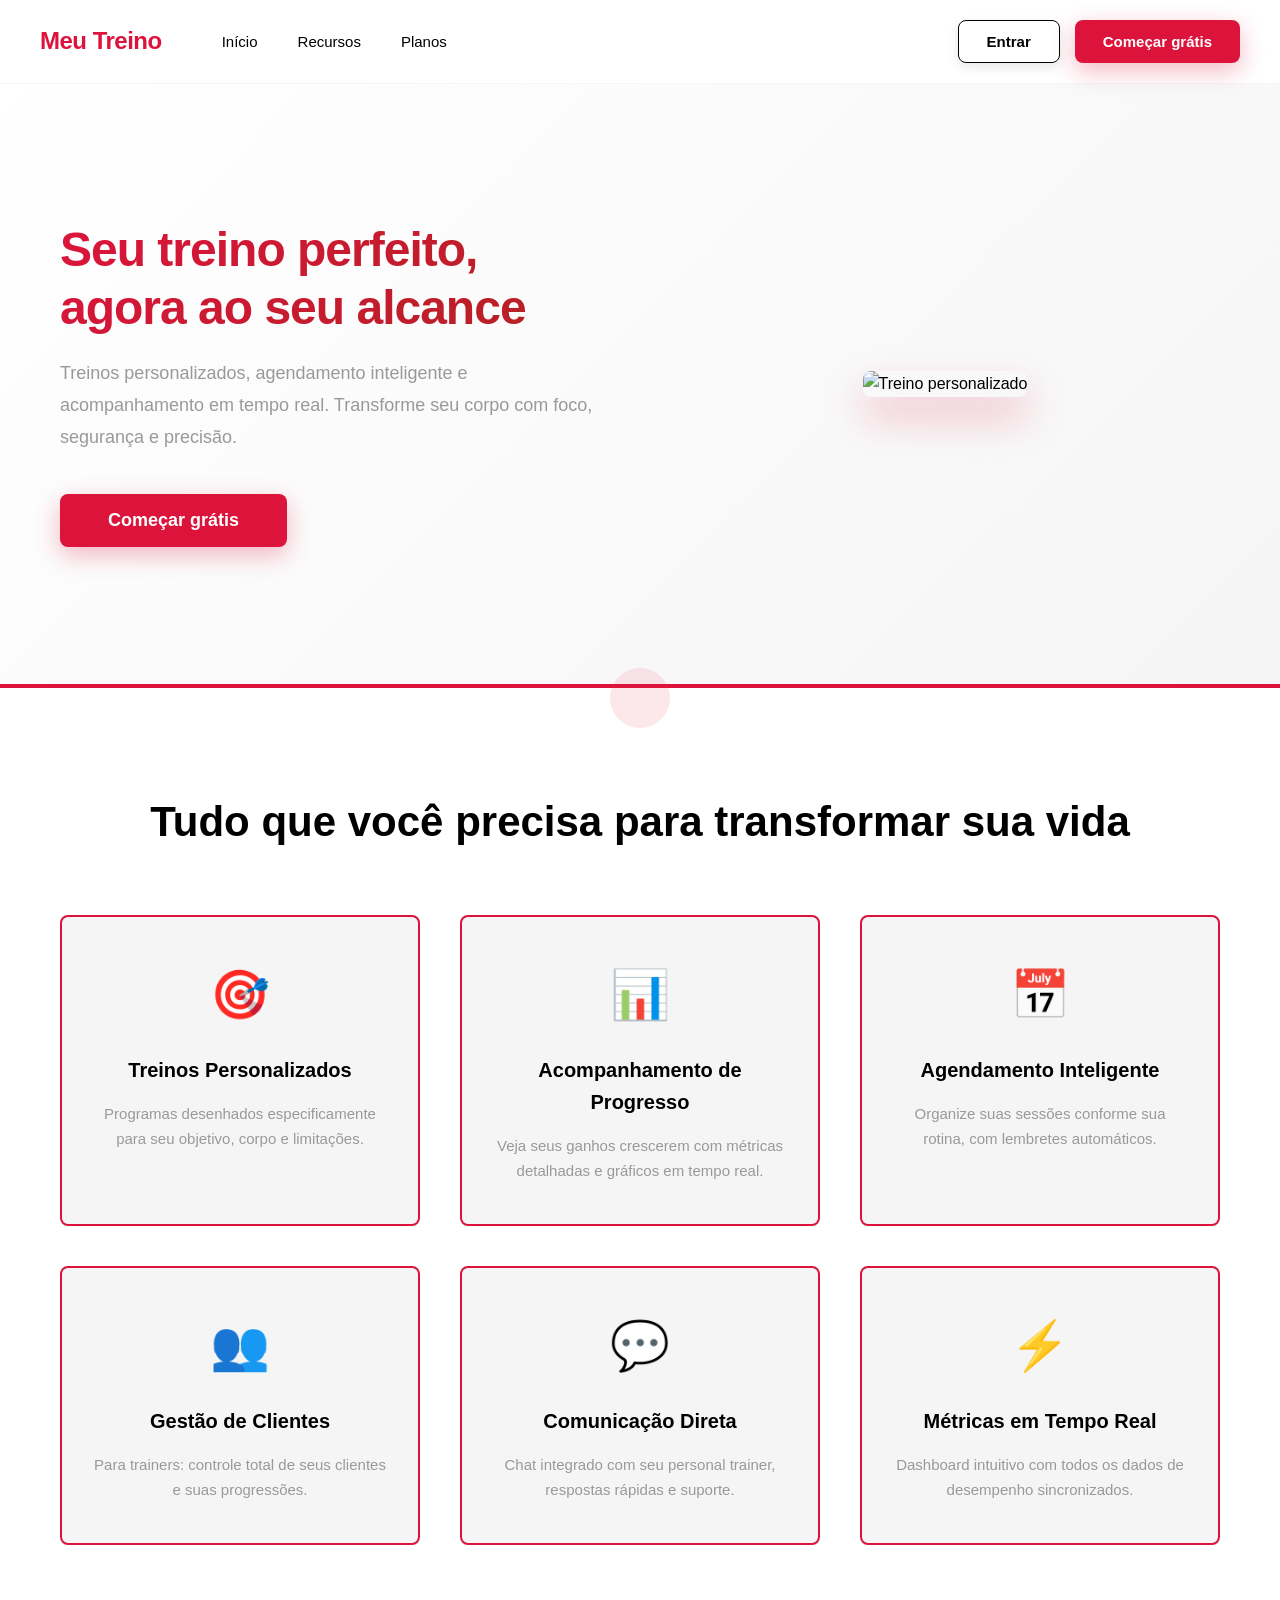
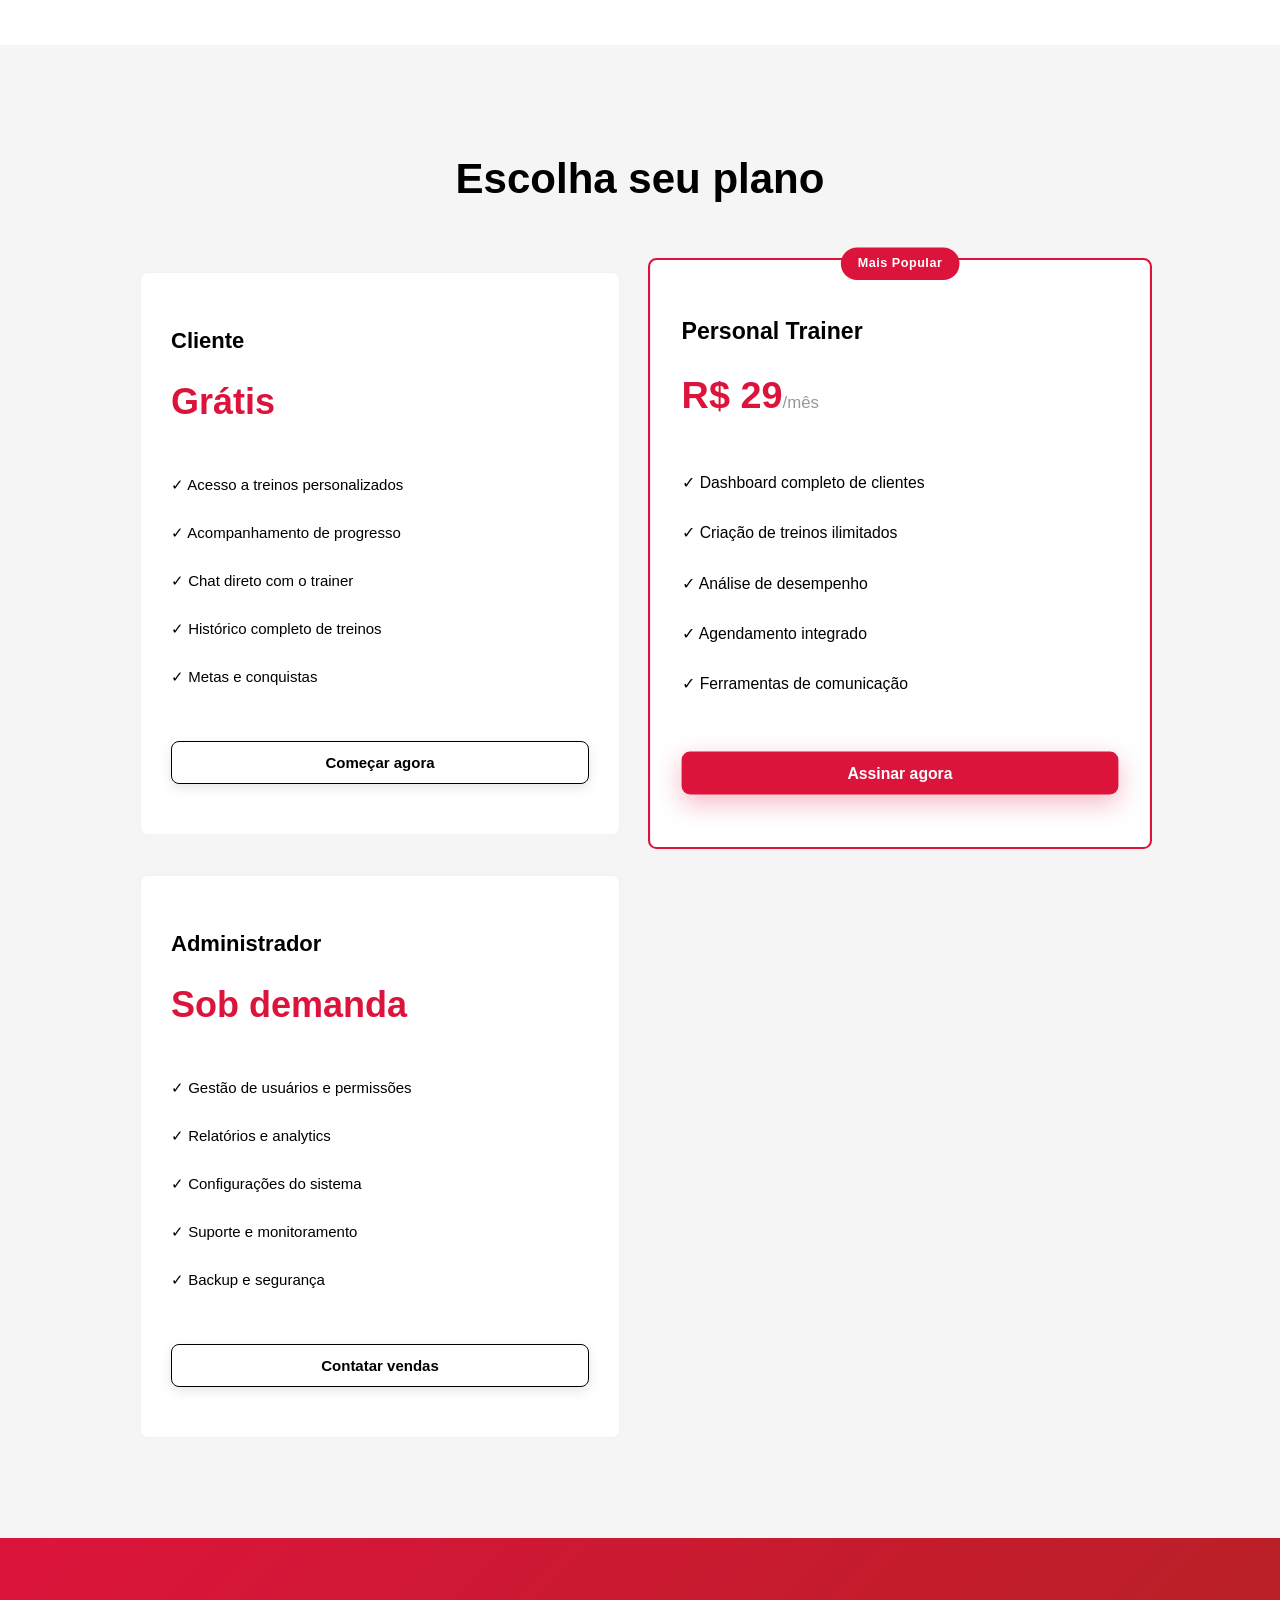
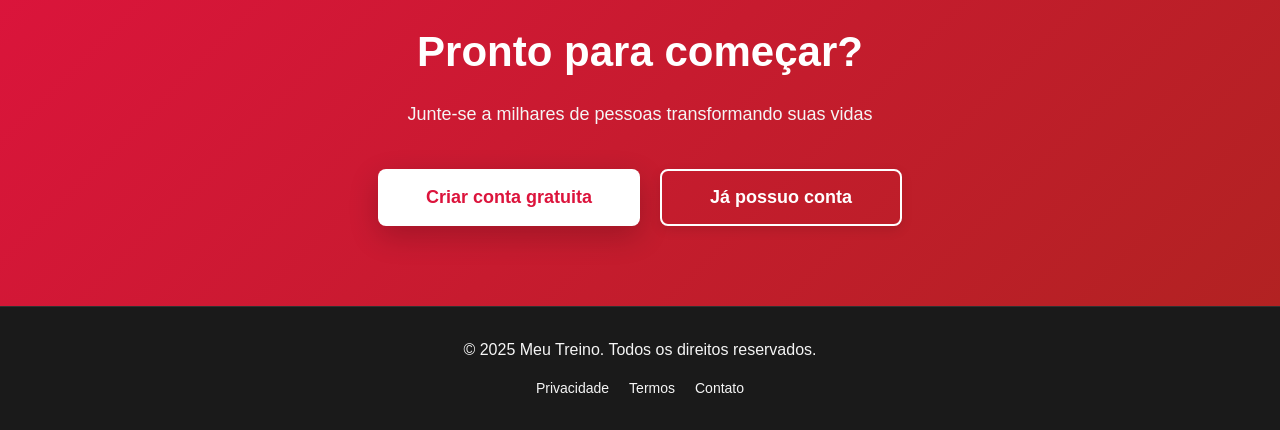
==== Meu Treino/index.html @ 3d0354fa "Add files via upload" ====
<!DOCTYPE html>
<html lang="pt-BR">

<head>
    <meta charset="UTF-8">
    <meta name="viewport" content="width=device-width, initial-scale=1.0">
    <title>Meu Treino - Transforme seu corpo, transforme sua vida</title>
    <link rel="stylesheet" href="./css/style.css">
    <link rel="stylesheet" href="./css/responsive.css">
</head>

<body>
    <!-- HEADER -->
    <header class="header">
        <div class="container header-content">
            <div class="logo">
                <span class="logo-text">Meu Treino</span>
            </div>
            <button class="menu-toggle" onclick="toggleMobileMenu()">☰</button>
            <nav class="nav">
                <a href="#inicio" class="nav-link" onclick="closeMobileMenu()">Início</a>
                <a href="#recursos" class="nav-link" onclick="closeMobileMenu()">Recursos</a>
                <a href="#planos" class="nav-link" onclick="closeMobileMenu()">Planos</a>
            </nav>
            <div class="header-actions">
                <button class="btn-secondary">Entrar</button>
                <button class="btn-primary" onclick="scrollTo('#signup')">Começar grátis</button>
            </div>
        </div>
    </header>

    <!-- HERO SECTION -->
    <section id="inicio" class="hero">
        <div class="container hero-content">
            <div class="hero-text">
                <h1 class="hero-title">Seu treino perfeito, agora ao seu alcance</h1>
                <p class="hero-subtitle">Treinos personalizados, agendamento inteligente e acompanhamento em tempo real.
                    Transforme seu corpo com foco, segurança e precisão.</p>
                <button class="btn-primary btn-large" onclick="scrollTo('#signup')">Começar grátis</button>
            </div>
            <div class="hero-image">
                <img src="https://images.unsplash.com/photo-1534438327276-14e5300c3a48?w=600&h=600&fit=crop"
                    alt="Treino personalizado">
            </div>
        </div>
    </section>

    <!-- RECURSOS -->
    <section id="recursos" class="recursos">
        <div class="container">
            <h2 class="section-title">Tudo que você precisa para transformar sua vida</h2>
            <div class="recursos-grid">
                <div class="recurso-card">
                    <div class="recurso-icon">🎯</div>
                    <h3>Treinos Personalizados</h3>
                    <p>Programas desenhados especificamente para seu objetivo, corpo e limitações.</p>
                </div>
                <div class="recurso-card">
                    <div class="recurso-icon">📊</div>
                    <h3>Acompanhamento de Progresso</h3>
                    <p>Veja seus ganhos crescerem com métricas detalhadas e gráficos em tempo real.</p>
                </div>
                <div class="recurso-card">
                    <div class="recurso-icon">📅</div>
                    <h3>Agendamento Inteligente</h3>
                    <p>Organize suas sessões conforme sua rotina, com lembretes automáticos.</p>
                </div>
                <div class="recurso-card">
                    <div class="recurso-icon">👥</div>
                    <h3>Gestão de Clientes</h3>
                    <p>Para trainers: controle total de seus clientes e suas progressões.</p>
                </div>
                <div class="recurso-card">
                    <div class="recurso-icon">💬</div>
                    <h3>Comunicação Direta</h3>
                    <p>Chat integrado com seu personal trainer, respostas rápidas e suporte.</p>
                </div>
                <div class="recurso-card">
                    <div class="recurso-icon">⚡</div>
                    <h3>Métricas em Tempo Real</h3>
                    <p>Dashboard intuitivo com todos os dados de desempenho sincronizados.</p>
                </div>
            </div>
        </div>
    </section>

    <!-- PLANOS -->
    <section id="planos" class="planos">
        <div class="container">
            <h2 class="section-title">Escolha seu plano</h2>
            <div class="planos-grid">
                <!-- Cliente -->
                <div class="plano-card">
                    <h3 class="plano-title">Cliente</h3>
                    <div class="plano-price">Grátis</div>
                    <ul class="plano-features">
                        <li>✓ Acesso a treinos personalizados</li>
                        <li>✓ Acompanhamento de progresso</li>
                        <li>✓ Chat direto com o trainer</li>
                        <li>✓ Histórico completo de treinos</li>
                        <li>✓ Metas e conquistas</li>
                    </ul>
                    <button class="btn-secondary">Começar agora</button>
                </div>

                <!-- Personal Trainer -->
                <div class="plano-card plano-featured">
                    <div class="plano-badge">Mais Popular</div>
                    <h3 class="plano-title">Personal Trainer</h3>
                    <div class="plano-price">R$ 29<span>/mês</span></div>
                    <ul class="plano-features">
                        <li>✓ Dashboard completo de clientes</li>
                        <li>✓ Criação de treinos ilimitados</li>
                        <li>✓ Análise de desempenho</li>
                        <li>✓ Agendamento integrado</li>
                        <li>✓ Ferramentas de comunicação</li>
                    </ul>
                    <button class="btn-primary">Assinar agora</button>
                </div>

                <!-- Administrador -->
                <div class="plano-card">
                    <h3 class="plano-title">Administrador</h3>
                    <div class="plano-price">Sob demanda</div>
                    <ul class="plano-features">
                        <li>✓ Gestão de usuários e permissões</li>
                        <li>✓ Relatórios e analytics</li>
                        <li>✓ Configurações do sistema</li>
                        <li>✓ Suporte e monitoramento</li>
                        <li>✓ Backup e segurança</li>
                    </ul>
                    <button class="btn-secondary">Contatar vendas</button>
                </div>
            </div>
        </div>
    </section>

    <!-- CTA FINAL -->
    <section class="cta-final">
        <div class="container">
            <h2>Pronto para começar?</h2>
            <p>Junte-se a milhares de pessoas transformando suas vidas</p>
            <div class="cta-buttons">
                <button class="btn-primary btn-large" onclick="showQuizModal()">Criar conta gratuita</button>
                <button class="btn-secondary" onclick="showLoginModal()">Já possuo conta</button>
            </div>
        </div>
    </section>

    <!-- FOOTER -->
    <footer class="footer">
        <div class="container">
            <p>&copy; 2025 Meu Treino. Todos os direitos reservados.</p>
            <div class="footer-links">
                <a href="#privacidade">Privacidade</a>
                <a href="#termos">Termos</a>
                <a href="#contato">Contato</a>
            </div>
        </div>
    </footer>

    <!-- MODAL DE LOGIN -->
    <div id="loginModal" class="modal">
        <div class="modal-content">
            <button class="modal-close" onclick="closeLoginModal()">&times;</button>
            <h2>Entrar na sua conta</h2>
            <form class="login-form">
                <input type="email" placeholder="Email" required>
                <input type="password" placeholder="Senha" required>
                <button type="submit" class="btn-primary">Entrar</button>
            </form>
        </div>
    </div>

    <!-- MODAL DE QUIZ (Criação de Conta Rápida) -->
    <div id="quizModal" class="modal">
        <div class="modal-content quiz-modal">
            <button class="modal-close" onclick="closeQuizModal()">Voltar ao nosso site</button>
            <div id="quizContent">
                <div class="quiz-header">
                    <h2>Crie sua conta</h2>
                    <p>Preencha seus dados para começar</p>
                </div>
                <form id="quizForm">
                    <!-- Nome Completo -->
                    <div class="quiz-question">
                        <label for="quizFullName">Nome completo</label>
                        <input type="text" id="quizFullName" name="quizFullName" placeholder="Digite seu nome completo"
                            required>
                    </div>

                    <!-- E-mail -->
                    <div class="quiz-question">
                        <label for="quizEmail">E-mail</label>
                        <input type="email" id="quizEmail" name="quizEmail" placeholder="Digite seu e-mail" required>
                    </div>

                    <!-- Senha -->
                    <div class="quiz-question">
                        <label for="quizPassword">Senha</label>
                        <input type="password" id="quizPassword" name="quizPassword"
                            placeholder="Crie uma senha (mínimo 6 caracteres)" required>
                    </div>

                    <!-- Confirmação de Senha -->
                    <div class="quiz-question">
                        <label for="quizConfirmPassword">Confirmação de senha</label>
                        <input type="password" id="quizConfirmPassword" name="quizConfirmPassword"
                            placeholder="Confirme sua senha" required>
                    </div>

                    <!-- Tipo de Perfil -->
                    <div class="quiz-question">
                        <label>Tipo de perfil</label>
                        <div class="radio-group">
                            <label class="radio-option">
                                <input type="radio" name="quizProfileType" value="cliente">
                                <span>Cliente</span>
                            </label>
                            <label class="radio-option">
                                <input type="radio" name="quizProfileType" value="trainer">
                                <span>Personal Trainer</span>
                            </label>
                        </div>
                    </div>

                    <button type="button" class="btn-primary btn-block" onclick="submitQuiz()">Continuar para formulário
                        completo</button>
                </form>
            </div>
            <div id="quizSuccess" style="display: none;">
                <div class="success-icon">✓</div>
                <h2>Conta criada com sucesso!</h2>
                <p>Agora vamos coletar informações detalhadas</p>
                <p>para personalizar melhor seu treino</p>
                <button class="btn-primary" onclick="proceedToDetailedForm()">Continuar</button>
            </div>
        </div>
    </div>

    <!-- SIGNUP PAGE (Hidden) -->
    <div id="signup" class="signup-page">
        <div class="signup-container">
            <div class="signup-header">
                <h1>Vamos começar</h1>
                <p>Crie sua conta em minutos</p>
            </div>

            <!-- ETAPA 1: CRIAÇÃO DE CONTA -->
            <div class="signup-step active" data-step="1">
                <div class="progress-bar">
                    <div class="progress-fill" style="width: 12.5%"></div>
                </div>
                <div class="step-content">
                    <h2>Crie sua conta</h2>
                    <form id="step1-form">
                        <input type="text" placeholder="Nome completo" id="fullName" required>
                        <input type="email" placeholder="Email" id="email" required>
                        <input type="password" placeholder="Senha" id="password" required>
                        <input type="password" placeholder="Confirmar senha" id="confirmPassword" required>

                        <div class="form-group">
                            <label>Você é:</label>
                            <div class="radio-group">
                                <label class="radio-option">
                                    <input type="radio" name="profileType" value="cliente">
                                    <span>Cliente</span>
                                </label>
                                <label class="radio-option">
                                    <input type="radio" name="profileType" value="trainer">
                                    <span>Personal Trainer</span>
                                </label>
                            </div>
                        </div>

                        <button type="button" class="btn-primary" onclick="validateStep(1)">Continuar</button>
                    </form>
                </div>
            </div>

            <!-- ETAPA 2: IDENTIFICAÇÃO -->
            <div class="signup-step" data-step="2">
                <div class="progress-bar">
                    <div class="progress-fill" style="width: 25%"></div>
                </div>
                <div class="step-content">
                    <h2>Identificação</h2>
                    <form id="step2-form">
                        <input type="number" placeholder="Idade" id="age" min="13" required>

                        <label>Gênero:</label>
                        <div class="checkbox-group">
                            <label class="checkbox-option"><input type="radio" name="gender" value="masculino">
                                Masculino</label>
                            <label class="checkbox-option"><input type="radio" name="gender" value="feminino">
                                Feminino</label>
                            <label class="checkbox-option"><input type="radio" name="gender" value="outro">
                                Outro</label>
                        </div>

                        <input type="text" placeholder="Profissão" id="profession" required>
                        <input type="text" placeholder="E-mail ou WhatsApp" id="contact" required>

                        <label>Tempo sentado por dia:</label>
                        <div class="checkbox-group">
                            <label class="checkbox-option"><input type="radio" name="sitTime" value="menos2"> Menos de 2
                                horas</label>
                            <label class="checkbox-option"><input type="radio" name="sitTime" value="2a4"> 2 a 4
                                horas</label>
                            <label class="checkbox-option"><input type="radio" name="sitTime" value="4a6"> 4 a 6
                                horas</label>
                            <label class="checkbox-option"><input type="radio" name="sitTime" value="6a8"> 6 a 8
                                horas</label>
                            <label class="checkbox-option"><input type="radio" name="sitTime" value="mais8"> Mais de 8
                                horas</label>
                        </div>

                        <div class="button-group">
                            <button type="button" class="btn-secondary" onclick="goToStep(1)">Voltar</button>
                            <button type="button" class="btn-primary" onclick="validateStep(2)">Continuar</button>
                        </div>
                    </form>
                </div>
            </div>

            <!-- ETAPA 3: COMPOSIÇÃO CORPORAL -->
            <div class="signup-step" data-step="3">
                <div class="progress-bar">
                    <div class="progress-fill" style="width: 37.5%"></div>
                </div>
                <div class="step-content">
                    <h2>Composição Corporal</h2>
                    <form id="step3-form">
                        <input type="number" placeholder="Altura (cm)" id="height" required>
                        <input type="number" placeholder="Peso (kg)" id="weight" required>

                        <label>Como você se enxerga hoje?</label>
                        <div class="checkbox-group">
                            <label class="checkbox-option"><input type="radio" name="bodyImage" value="abaixoPeso">
                                Abaixo do peso</label>
                            <label class="checkbox-option"><input type="radio" name="bodyImage" value="pesoNormal"> Peso
                                normal</label>
                            <label class="checkbox-option"><input type="radio" name="bodyImage" value="sobrepeso">
                                Sobrepeso</label>
                            <label class="checkbox-option"><input type="radio" name="bodyImage" value="obeso">
                                Obeso</label>
                            <label class="checkbox-option"><input type="radio" name="bodyImage" value="naoSei"> Não sei
                                avaliar</label>
                        </div>

                        <label>Regiões que deseja melhorar:</label>
                        <div class="checkbox-group">
                            <label class="checkbox-option"><input type="checkbox" name="targetRegions" value="peito">
                                Peito</label>
                            <label class="checkbox-option"><input type="checkbox" name="targetRegions" value="ombros">
                                Ombros</label>
                            <label class="checkbox-option"><input type="checkbox" name="targetRegions" value="abdomen">
                                Abdômen</label>
                            <label class="checkbox-option"><input type="checkbox" name="targetRegions"
                                    value="posteriorCoxa"> Posterior de coxa</label>
                            <label class="checkbox-option"><input type="checkbox" name="targetRegions"
                                    value="panturrilhas"> Panturrilhas</label>
                            <label class="checkbox-option"><input type="checkbox" name="targetRegions" value="postura">
                                Postura</label>
                            <label class="checkbox-option"><input type="checkbox" name="targetRegions" value="costas">
                                Costas</label>
                            <label class="checkbox-option"><input type="checkbox" name="targetRegions" value="bracos">
                                Braços</label>
                            <label class="checkbox-option"><input type="checkbox" name="targetRegions"
                                    value="quadriceps"> Quadríceps</label>
                            <label class="checkbox-option"><input type="checkbox" name="targetRegions" value="gluteos">
                                Glúteos</label>
                            <label class="checkbox-option"><input type="checkbox" name="targetRegions"
                                    value="mobilidade"> Mobilidade</label>
                        </div>

                        <div class="button-group">
                            <button type="button" class="btn-secondary" onclick="goToStep(2)">Voltar</button>
                            <button type="button" class="btn-primary" onclick="validateStep(3)">Continuar</button>
                        </div>
                    </form>
                </div>
            </div>

            <!-- ETAPA 4: HISTÓRICO DE TREINO -->
            <div class="signup-step" data-step="4">
                <div class="progress-bar">
                    <div class="progress-fill" style="width: 50%"></div>
                </div>
                <div class="step-content">
                    <h2>Histórico de Treino</h2>
                    <form id="step4-form">
                        <label>Você treina atualmente?</label>
                        <div class="radio-group">
                            <label class="radio-option">
                                <input type="radio" name="currentlyTrains" value="sim"
                                    onchange="toggleTrainingFrequency()">
                                <span>Sim</span>
                            </label>
                            <label class="radio-option">
                                <input type="radio" name="currentlyTrains" value="nao"
                                    onchange="toggleTrainingFrequency()">
                                <span>Não</span>
                            </label>
                        </div>

                        <!-- Se SIM -->
                        <div id="trainingFrequencySection" style="display:none;">
                            <label>Frequência de treino:</label>
                            <div class="checkbox-group">
                                <label class="checkbox-option"><input type="radio" name="trainingFrequency" value="1x">
                                    1x por semana</label>
                                <label class="checkbox-option"><input type="radio" name="trainingFrequency" value="2x">
                                    2x por semana</label>
                                <label class="checkbox-option"><input type="radio" name="trainingFrequency" value="3x">
                                    3x por semana</label>
                                <label class="checkbox-option"><input type="radio" name="trainingFrequency" value="4x">
                                    4x por semana</label>
                                <label class="checkbox-option"><input type="radio" name="trainingFrequency" value="5x">
                                    5x por semana</label>
                                <label class="checkbox-option"><input type="radio" name="trainingFrequency" value="6x">
                                    6x ou mais</label>
                            </div>

                            <label>Tipos de treino já realizados:</label>
                            <div class="checkbox-group">
                                <label class="checkbox-option"><input type="checkbox" name="trainingTypes"
                                        value="musculacao"> Musculação</label>
                                <label class="checkbox-option"><input type="checkbox" name="trainingTypes"
                                        value="crossfit"> Crossfit</label>
                                <label class="checkbox-option"><input type="checkbox" name="trainingTypes"
                                        value="lutas"> Lutas</label>
                                <label class="checkbox-option"><input type="checkbox" name="trainingTypes" value="yoga">
                                    Yoga</label>
                                <label class="checkbox-option"><input type="checkbox" name="trainingTypes"
                                        value="esportesColetivos"> Esportes coletivos</label>
                                <label class="checkbox-option"><input type="checkbox" name="trainingTypes"
                                        value="funcional"> Funcional</label>
                                <label class="checkbox-option"><input type="checkbox" name="trainingTypes"
                                        value="corrida"> Corrida</label>
                                <label class="checkbox-option"><input type="checkbox" name="trainingTypes"
                                        value="pilates"> Pilates</label>
                                <label class="checkbox-option"><input type="checkbox" name="trainingTypes" value="hiit">
                                    HIIT</label>
                            </div>
                        </div>

                        <!-- Se NÃO -->
                        <div id="inactiveSection" style="display:none;">
                            <label>Há quanto tempo está parado?</label>
                            <div class="checkbox-group">
                                <label class="checkbox-option"><input type="radio" name="inactiveTime"
                                        value="naoEstouParado"> Não estou parado</label>
                                <label class="checkbox-option"><input type="radio" name="inactiveTime"
                                        value="menos1mes"> Menos de 1 mês</label>
                                <label class="checkbox-option"><input type="radio" name="inactiveTime" value="1a3meses">
                                    1 a 3 meses</label>
                                <label class="checkbox-option"><input type="radio" name="inactiveTime" value="3a6meses">
                                    3 a 6 meses</label>
                                <label class="checkbox-option"><input type="radio" name="inactiveTime"
                                        value="6a12meses"> 6 a 12 meses</label>
                                <label class="checkbox-option"><input type="radio" name="inactiveTime" value="mais1ano">
                                    Mais de 1 ano</label>
                            </div>
                        </div>

                        <div class="button-group">
                            <button type="button" class="btn-secondary" onclick="goToStep(3)">Voltar</button>
                            <button type="button" class="btn-primary" onclick="validateStep(4)">Continuar</button>
                        </div>
                    </form>
                </div>
            </div>

            <!-- ETAPA 5: LIMITAÇÕES E SEGURANÇA -->
            <div class="signup-step" data-step="5">
                <div class="progress-bar">
                    <div class="progress-fill" style="width: 62.5%"></div>
                </div>
                <div class="step-content">
                    <h2>Limitações e Segurança</h2>
                    <form id="step5-form">
                        <textarea id="currentPains" placeholder="Dores atuais (descreva)"></textarea>

                        <label for="painScale">Escala de dor (0-10):</label>
                        <input type="range" id="painScale" min="0" max="10" value="0" oninput="updatePainValue()">
                        <span id="painValue">0</span>

                        <textarea id="injuries" placeholder="Lesões (descreva)"></textarea>
                        <textarea id="surgeries" placeholder="Cirurgias (descreva)"></textarea>

                        <label>Possui restrição médica?</label>
                        <div class="radio-group">
                            <label class="radio-option">
                                <input type="radio" name="medicalRestriction" value="sim">
                                <span>Sim</span>
                            </label>
                            <label class="radio-option">
                                <input type="radio" name="medicalRestriction" value="nao">
                                <span>Não</span>
                            </label>
                        </div>

                        <label>Possui liberação médica?</label>
                        <div class="radio-group">
                            <label class="radio-option">
                                <input type="radio" name="medicalApproval" value="sim">
                                <span>Sim</span>
                            </label>
                            <label class="radio-option">
                                <input type="radio" name="medicalApproval" value="nao">
                                <span>Não</span>
                            </label>
                        </div>

                        <label>Problemas articulares/posturais:</label>
                        <div class="checkbox-group">
                            <label class="checkbox-option"><input type="checkbox" name="jointProblems" value="lombar">
                                Lombar</label>
                            <label class="checkbox-option"><input type="checkbox" name="jointProblems" value="quadril">
                                Quadril</label>
                            <label class="checkbox-option"><input type="checkbox" name="jointProblems" value="cervical">
                                Cervical</label>
                            <label class="checkbox-option"><input type="checkbox" name="jointProblems" value="joelho">
                                Joelho</label>
                            <label class="checkbox-option"><input type="checkbox" name="jointProblems" value="ombro">
                                Ombro</label>
                            <label class="checkbox-option"><input type="checkbox" name="jointProblems"
                                    value="tornozelo"> Tornozelo</label>
                            <label class="checkbox-option"><input type="checkbox" name="jointProblems" value="nenhum">
                                Nenhum</label>
                        </div>

                        <div class="button-group">
                            <button type="button" class="btn-secondary" onclick="goToStep(4)">Voltar</button>
                            <button type="button" class="btn-primary" onclick="validateStep(5)">Continuar</button>
                        </div>
                    </form>
                </div>
            </div>

            <!-- ETAPA 6: OBJETIVOS -->
            <div class="signup-step" data-step="6">
                <div class="progress-bar">
                    <div class="progress-fill" style="width: 75%"></div>
                </div>
                <div class="step-content">
                    <h2>Seus Objetivos</h2>
                    <form id="step6-form">
                        <label>Objetivo principal:</label>
                        <div class="checkbox-group">
                            <label class="checkbox-option"><input type="radio" name="mainGoal" value="emagrecimento">
                                Emagrecimento</label>
                            <label class="checkbox-option"><input type="radio" name="mainGoal" value="hipertrofia">
                                Hipertrofia</label>
                            <label class="checkbox-option"><input type="radio" name="mainGoal" value="saude">
                                Saúde</label>
                            <label class="checkbox-option"><input type="radio" name="mainGoal" value="condicionamento">
                                Condicionamento</label>
                            <label class="checkbox-option"><input type="radio" name="mainGoal" value="performance">
                                Performance</label>
                            <label class="checkbox-option"><input type="radio" name="mainGoal" value="mobilidade">
                                Mobilidade</label>
                        </div>

                        <label>Objetivo secundário:</label>
                        <div class="checkbox-group">
                            <label class="checkbox-option"><input type="radio" name="secondaryGoal" value="">
                                Nenhum</label>
                            <label class="checkbox-option"><input type="radio" name="secondaryGoal"
                                    value="emagrecimento"> Emagrecimento</label>
                            <label class="checkbox-option"><input type="radio" name="secondaryGoal" value="hipertrofia">
                                Hipertrofia</label>
                            <label class="checkbox-option"><input type="radio" name="secondaryGoal" value="saude">
                                Saúde</label>
                            <label class="checkbox-option"><input type="radio" name="secondaryGoal"
                                    value="condicionamento"> Condicionamento</label>
                            <label class="checkbox-option"><input type="radio" name="secondaryGoal" value="performance">
                                Performance</label>
                            <label class="checkbox-option"><input type="radio" name="secondaryGoal" value="mobilidade">
                                Mobilidade</label>
                        </div>

                        <label>Prazo desejado:</label>
                        <div class="checkbox-group">
                            <label class="checkbox-option"><input type="radio" name="deadline" value="1mes"> 1
                                mês</label>
                            <label class="checkbox-option"><input type="radio" name="deadline" value="3meses"> 3
                                meses</label>
                            <label class="checkbox-option"><input type="radio" name="deadline" value="6meses"> 6
                                meses</label>
                            <label class="checkbox-option"><input type="radio" name="deadline" value="1ano"> 1
                                ano</label>
                            <label class="checkbox-option"><input type="radio" name="deadline" value="semPrazo"> Sem
                                prazo</label>
                        </div>

                        <label for="priority">Prioridade (1 a 5):</label>
                        <input type="range" id="priority" min="1" max="5" value="3" oninput="updatePriorityValue()">
                        <span id="priorityValue">3</span>

                        <textarea id="specificEvent" placeholder="Treina para evento específico? (descreva)"></textarea>

                        <div class="button-group">
                            <button type="button" class="btn-secondary" onclick="goToStep(5)">Voltar</button>
                            <button type="button" class="btn-primary" onclick="validateStep(6)">Continuar</button>
                        </div>
                    </form>
                </div>
            </div>

            <!-- ETAPA 7: HÁBITOS E COMPORTAMENTO -->
            <div class="signup-step" data-step="7">
                <div class="progress-bar">
                    <div class="progress-fill" style="width: 87.5%"></div>
                </div>
                <div class="step-content">
                    <h2>Hábitos e Comportamento</h2>
                    <form id="step7-form">
                        <label>Horas de sono:</label>
                        <div class="checkbox-group">
                            <label class="checkbox-option"><input type="radio" name="sleepHours" value="menos5"> &lt;
                                5h</label>
                            <label class="checkbox-option"><input type="radio" name="sleepHours" value="5a6">
                                5–6h</label>
                            <label class="checkbox-option"><input type="radio" name="sleepHours" value="6a7">
                                6–7h</label>
                            <label class="checkbox-option"><input type="radio" name="sleepHours" value="7a8">
                                7–8h</label>
                            <label class="checkbox-option"><input type="radio" name="sleepHours" value="mais8">
                                8h+</label>
                        </div>

                        <label>Avaliação da alimentação:</label>
                        <div class="checkbox-group">
                            <label class="checkbox-option"><input type="radio" name="foodQuality" value="muitoRuim">
                                Muito ruim</label>
                            <label class="checkbox-option"><input type="radio" name="foodQuality" value="ruim">
                                Ruim</label>
                            <label class="checkbox-option"><input type="radio" name="foodQuality" value="regular">
                                Regular</label>
                            <label class="checkbox-option"><input type="radio" name="foodQuality" value="boa">
                                Boa</label>
                            <label class="checkbox-option"><input type="radio" name="foodQuality" value="muitoBoa">
                                Muito boa</label>
                        </div>

                        <label>Consumo de água:</label>
                        <div class="checkbox-group">
                            <label class="checkbox-option"><input type="radio" name="waterIntake" value="menos1L"> &lt;
                                1L</label>
                            <label class="checkbox-option"><input type="radio" name="waterIntake" value="1a2L">
                                1–2L</label>
                            <label class="checkbox-option"><input type="radio" name="waterIntake" value="2a3L">
                                2–3L</label>
                            <label class="checkbox-option"><input type="radio" name="waterIntake" value="mais3L">
                                3L+</label>
                        </div>

                        <label>Nível de estresse:</label>
                        <div class="checkbox-group">
                            <label class="checkbox-option"><input type="radio" name="stressLevel" value="baixo">
                                Baixo</label>
                            <label class="checkbox-option"><input type="radio" name="stressLevel" value="moderado">
                                Moderado</label>
                            <label class="checkbox-option"><input type="radio" name="stressLevel" value="alto">
                                Alto</label>
                        </div>

                        <label>Álcool / Cigarro:</label>
                        <div class="checkbox-group">
                            <label class="checkbox-option"><input type="radio" name="substanceUse" value="naoConsumo">
                                Não consumo</label>
                            <label class="checkbox-option"><input type="radio" name="substanceUse"
                                    value="alcoolOcasional"> Álcool ocasionalmente</label>
                            <label class="checkbox-option"><input type="radio" name="substanceUse"
                                    value="alcoolFrequente"> Álcool frequentemente</label>
                            <label class="checkbox-option"><input type="radio" name="substanceUse"
                                    value="cigarroOcasional"> Cigarro ocasionalmente</label>
                            <label class="checkbox-option"><input type="radio" name="substanceUse"
                                    value="cigarroFrequente"> Cigarro frequentemente</label>
                            <label class="checkbox-option"><input type="radio" name="substanceUse" value="ambos"> Álcool
                                e cigarro</label>
                        </div>

                        <label>Principal motivação:</label>
                        <div class="checkbox-group">
                            <label class="checkbox-option"><input type="radio" name="mainMotivation" value="resultados">
                                Resultados</label>
                            <label class="checkbox-option"><input type="radio" name="mainMotivation" value="saude">
                                Saúde</label>
                            <label class="checkbox-option"><input type="radio" name="mainMotivation" value="estetica">
                                Estética</label>
                            <label class="checkbox-option"><input type="radio" name="mainMotivation" value="disciplina">
                                Disciplina</label>
                            <label class="checkbox-option"><input type="radio" name="mainMotivation" value="bemEstar">
                                Bem-estar</label>
                            <label class="checkbox-option"><input type="radio" name="mainMotivation"
                                    value="performance"> Performance</label>
                        </div>

                        <label>Preferência de instrução:</label>
                        <div class="radio-group">
                            <label class="radio-option">
                                <input type="radio" name="instructionStyle" value="detalhado">
                                <span>Explicado em detalhes</span>
                            </label>
                            <label class="radio-option">
                                <input type="radio" name="instructionStyle" value="diretoAoPonto">
                                <span>Direto ao ponto</span>
                            </label>
                        </div>

                        <div class="button-group">
                            <button type="button" class="btn-secondary" onclick="goToStep(6)">Voltar</button>
                            <button type="button" class="btn-primary" onclick="validateStep(7)">Continuar</button>
                        </div>
                    </form>
                </div>
            </div>

            <!-- ETAPA 8: LOGÍSTICA -->
            <div class="signup-step" data-step="8">
                <div class="progress-bar">
                    <div class="progress-fill" style="width: 100%"></div>
                </div>
                <div class="step-content">
                    <h2>Logística de Treino</h2>
                    <form id="step8-form">
                        <label>Onde pretende treinar?</label>
                        <div class="checkbox-group">
                            <label class="checkbox-option"><input type="radio" name="trainingLocation" value="academia">
                                Academia</label>
                            <label class="checkbox-option"><input type="radio" name="trainingLocation" value="casa">
                                Casa</label>
                            <label class="checkbox-option"><input type="radio" name="trainingLocation" value="estudio">
                                Estúdio</label>
                            <label class="checkbox-option"><input type="radio" name="trainingLocation" value="arLivre">
                                Ar livre</label>
                            <label class="checkbox-option"><input type="radio" name="trainingLocation"
                                    value="condominio"> Condomínio</label>
                        </div>

                        <label>Tempo por sessão:</label>
                        <div class="checkbox-group">
                            <label class="checkbox-option"><input type="radio" name="sessionDuration" value="30min"> 30
                                min</label>
                            <label class="checkbox-option"><input type="radio" name="sessionDuration" value="45min"> 45
                                min</label>
                            <label class="checkbox-option"><input type="radio" name="sessionDuration" value="60min"> 60
                                min</label>
                            <label class="checkbox-option"><input type="radio" name="sessionDuration" value="90min"> 90
                                min</label>
                        </div>

                        <label>Horário preferido:</label>
                        <div class="radio-group">
                            <label class="radio-option">
                                <input type="radio" name="preferredTime" value="manha">
                                <span>Manhã</span>
                            </label>
                            <label class="radio-option">
                                <input type="radio" name="preferredTime" value="tarde">
                                <span>Tarde</span>
                            </label>
                            <label class="radio-option">
                                <input type="radio" name="preferredTime" value="noite">
                                <span>Noite</span>
                            </label>
                        </div>

                        <label>Tipo de treino preferido:</label>
                        <div class="checkbox-group">
                            <label class="checkbox-option"><input type="radio" name="trainingType" value="musculacao">
                                Musculação</label>
                            <label class="checkbox-option"><input type="radio" name="trainingType" value="funcional">
                                Funcional</label>
                            <label class="checkbox-option"><input type="radio" name="trainingType" value="cardio">
                                Cardio</label>
                            <label class="checkbox-option"><input type="radio" name="trainingType" value="mobilidade">
                                Mobilidade</label>
                            <label class="checkbox-option"><input type="radio" name="trainingType" value="hiit">
                                HIIT</label>
                            <label class="checkbox-option"><input type="radio" name="trainingType" value="mixCombinado">
                                Mix combinado</label>
                        </div>

                        <div class="button-group">
                            <button type="button" class="btn-secondary" onclick="goToStep(7)">Voltar</button>
                            <button type="button" class="btn-primary" onclick="validateStep(8)">Continuar</button>
                        </div>
                    </form>
                </div>
            </div>

            <!-- ETAPA 9: COMENTÁRIOS FINAIS -->
            <div class="signup-step" data-step="9">
                <div class="progress-bar">
                    <div class="progress-fill" style="width: 100%"></div>
                </div>
                <div class="step-content">
                    <h2>Comentários Finais</h2>
                    <form id="step9-form">
                        <textarea id="finalComments"
                            placeholder="Diga algo que não foi perguntado, mas considera importante."
                            style="min-height: 150px;"></textarea>

                        <div class="button-group">
                            <button type="button" class="btn-secondary" onclick="goToStep(8)">Voltar</button>
                            <button type="submit" class="btn-primary" onclick="submitForm()">Enviar formulário</button>
                        </div>
                    </form>
                </div>
            </div>

            <!-- MENSAGEM DE SUCESSO -->
            <div id="successMessage" class="success-message">
                <div class="success-content">
                    <h2>✓ Seu formulário foi recebido</h2>
                    <p>Estamos montando seu treino personalizado</p>
                    <p>Em breve um personal entrará em contato</p>
                    <button class="btn-primary" onclick="closeSignup()">Voltar ao início</button>
                </div>
            </div>
        </div>
    </div>

    <script src="./config.js"></script>
    <script src="./js/main.js"></script>
    <script src="./js/form-handler.js"></script>
</body>

</html>
---- Meu Treino/css/style.css ----
/* ============================================
   VARIÁVEIS E RESET
   ============================================ */

:root {
    --primary: #DC143C;
    --primary-dark: #B22222;
    --black: #000000;
    --white: #FFFFFF;
    --gray-dark: #1a1a1a;
    --gray-light: #f5f5f5;
    --gray-medium: #999999;

    --transition: all 0.3s ease;
    --radius: 8px;
}

* {
    margin: 0;
    padding: 0;
    box-sizing: border-box;
}

html {
    scroll-behavior: smooth;
}

body {
    font-family: -apple-system, BlinkMacSystemFont, 'Segoe UI', Roboto, Oxygen, Ubuntu, Cantarell, sans-serif;
    color: var(--black);
    background-color: var(--white);
    line-height: 1.6;
}

/* ============================================
   LAYOUT GERAL
   ============================================ */

.container {
    max-width: 1200px;
    margin: 0 auto;
    padding: 0 20px;
}

/* ============================================
   HEADER
   ============================================ */

.header {
    background-color: var(--white);
    border-bottom: 1px solid var(--gray-light);
    position: sticky;
    top: 0;
    z-index: 100;
}

.header-content {
    display: flex;
    align-items: center;
    justify-content: space-between;
    padding: 20px 0;
}

.logo {
    flex: 0 0 auto;
}

.logo-text {
    font-size: 24px;
    font-weight: 700;
    color: var(--primary);
    letter-spacing: -0.5px;
}

.nav {
    display: flex;
    gap: 40px;
    flex: 1;
    margin-left: 60px;
}

.nav-link {
    text-decoration: none;
    color: var(--black);
    font-weight: 500;
    font-size: 15px;
    transition: var(--transition);
    position: relative;
}

.nav-link:hover {
    color: var(--primary);
}

.nav-link::after {
    content: '';
    position: absolute;
    bottom: -5px;
    left: 0;
    width: 0;
    height: 2px;
    background-color: var(--primary);
    transition: var(--transition);
}

.nav-link:hover::after {
    width: 100%;
}

.header-actions {
    display: flex;
    gap: 15px;
    flex: 0 0 auto;
}

.menu-toggle {
    display: none;
    background: none;
    border: none;
    font-size: 28px;
    cursor: pointer;
    color: var(--black);
}

/* ============================================
   BOTÕES
   ============================================ */

.btn-primary,
.btn-secondary {
    padding: 12px 28px;
    border: none;
    border-radius: var(--radius);
    font-size: 15px;
    font-weight: 600;
    cursor: pointer;
    transition: var(--transition);
    text-decoration: none;
    display: inline-block;
    text-align: center;
}

.btn-primary {
    background-color: var(--primary);
    color: var(--white);
}

.btn-primary:hover {
    background-color: var(--primary-dark);
    transform: translateY(-2px);
    box-shadow: 0 8px 16px rgba(220, 20, 60, 0.3);
}

.btn-primary:active {
    transform: translateY(0);
}

.btn-secondary {
    background-color: transparent;
    color: var(--black);
    border: 1.5px solid var(--black);
}

.btn-secondary:hover {
    background-color: var(--black);
    color: var(--white);
}

.btn-large {
    padding: 16px 48px;
    font-size: 18px;
}

/* ============================================
   HERO SECTION
   ============================================ */

.hero {
    padding: 80px 0;
    background: linear-gradient(135deg, var(--white) 0%, var(--gray-light) 100%);
    min-height: 600px;
    display: flex;
    align-items: center;
}

.hero-content {
    display: grid;
    grid-template-columns: 1fr 1fr;
    gap: 60px;
    align-items: center;
}

.hero-text {
    animation: fadeInLeft 0.6s ease;
}

.hero-title {
    font-size: 48px;
    font-weight: 700;
    background: linear-gradient(135deg, var(--primary) 0%, var(--primary-dark) 100%);
    -webkit-background-clip: text;
    -webkit-text-fill-color: transparent;
    background-clip: text;
    line-height: 1.2;
    margin-bottom: 20px;
    letter-spacing: -1px;
}

.hero-subtitle {
    font-size: 18px;
    color: var(--gray-medium);
    line-height: 1.8;
    margin-bottom: 40px;
}

.hero-image {
    animation: fadeInRight 0.6s ease;
    text-align: center;
}

.hero-image img {
    max-width: 100%;
    height: auto;
    border-radius: var(--radius);
    object-fit: cover;
    box-shadow: 0 20px 40px rgba(220, 20, 60, 0.25);
}

@keyframes fadeInLeft {
    from {
        opacity: 0;
        transform: translateX(-30px);
    }

    to {
        opacity: 1;
        transform: translateX(0);
    }
}

@keyframes fadeInRight {
    from {
        opacity: 0;
        transform: translateX(30px);
    }

    to {
        opacity: 1;
        transform: translateX(0);
    }
}

/* ============================================
   SEÇÃO RECURSOS
   ============================================ */

.recursos {
    padding: 100px 0;
    background-color: var(--white);
    border-top: 4px solid var(--primary);
    position: relative;
}

.recursos::before {
    content: '';
    position: absolute;
    top: -20px;
    left: 50%;
    transform: translateX(-50%);
    width: 60px;
    height: 60px;
    background: var(--primary);
    border-radius: 50%;
    opacity: 0.1;
}

.section-title {
    font-size: 42px;
    font-weight: 700;
    text-align: center;
    margin-bottom: 60px;
    color: var(--black);
}

.recursos-grid {
    display: grid;
    grid-template-columns: repeat(auto-fit, minmax(320px, 1fr));
    gap: 40px;
}

.recurso-card {
    padding: 40px 30px;
    background-color: var(--gray-light);
    border-radius: var(--radius);
    transition: var(--transition);
    text-align: center;
    border: 2px solid var(--primary);
}

.recurso-card:hover {
    transform: translateY(-8px);
    box-shadow: 0 20px 40px rgba(220, 20, 60, 0.3);
    background-color: var(--white);
}

.recurso-icon {
    font-size: 48px;
    margin-bottom: 20px;
}

.recurso-card h3 {
    font-size: 20px;
    font-weight: 600;
    margin-bottom: 15px;
    color: var(--black);
}

.recurso-card p {
    font-size: 15px;
    color: var(--gray-medium);
    line-height: 1.7;
}

/* ============================================
   SEÇÃO PLANOS
   ============================================ */

.planos {
    padding: 100px 0;
    background-color: var(--gray-light);
}

.planos-grid {
    display: grid;
    grid-template-columns: repeat(auto-fit, minmax(320px, 1fr));
    gap: 40px;
    max-width: 1000px;
    margin: 0 auto;
}

.plano-card {
    background-color: var(--white);
    padding: 50px 30px;
    border-radius: var(--radius);
    border: 1px solid rgba(0, 0, 0, 0.05);
    display: flex;
    flex-direction: column;
    transition: var(--transition);
    position: relative;
}

.plano-card:hover {
    transform: translateY(-8px);
    box-shadow: 0 16px 32px rgba(0, 0, 0, 0.1);
}

.plano-featured {
    border: 2px solid var(--primary);
    transform: scale(1.05);
}

.plano-featured:hover {
    transform: scale(1.05) translateY(-8px);
}

.plano-badge {
    position: absolute;
    top: -12px;
    left: 50%;
    transform: translateX(-50%);
    background-color: var(--primary);
    color: var(--white);
    padding: 6px 16px;
    border-radius: 20px;
    font-size: 12px;
    font-weight: 700;
    letter-spacing: 0.5px;
}

.plano-title {
    font-size: 22px;
    font-weight: 700;
    color: var(--black);
    margin-bottom: 15px;
}

.plano-price {
    font-size: 36px;
    font-weight: 700;
    color: var(--primary);
    margin-bottom: 30px;
}

.plano-price span {
    font-size: 16px;
    color: var(--gray-medium);
    font-weight: 400;
}

.plano-features {
    list-style: none;
    margin-bottom: 40px;
    flex: 1;
}

.plano-features li {
    padding: 12px 0;
    color: var(--black);
    font-size: 15px;
    line-height: 1.6;
}

.plano-card button {
    align-self: flex-start;
    width: 100%;
}

/* ============================================
   CTA FINAL
   ============================================ */

.cta-final {
    padding: 80px 0;
    background: linear-gradient(135deg, var(--primary) 0%, var(--primary-dark) 100%);
    color: var(--white);
    text-align: center;
}

.cta-final h2 {
    font-size: 42px;
    font-weight: 700;
    margin-bottom: 15px;
}

.cta-final p {
    font-size: 18px;
    color: var(--gray-light);
    margin-bottom: 40px;
}

.cta-buttons {
    display: flex;
    gap: 20px;
    justify-content: center;
    flex-wrap: wrap;
}

.cta-buttons .btn-primary {
    padding: 16px 48px;
    font-size: 18px;
    font-weight: 700;
    background-color: var(--white);
    color: var(--primary);
    box-shadow: 0 10px 30px rgba(0, 0, 0, 0.2);
}

.cta-buttons .btn-primary:hover {
    background-color: var(--gray-light);
    transform: translateY(-4px);
    box-shadow: 0 15px 40px rgba(0, 0, 0, 0.3);
}

.cta-buttons .btn-secondary {
    padding: 16px 48px;
    font-size: 18px;
    font-weight: 700;
    background-color: transparent;
    color: var(--white);
    border: 2px solid var(--white);
}

.cta-buttons .btn-secondary:hover {
    background-color: var(--white);
    color: var(--primary);
}

/* ============================================
   FOOTER
   ============================================ */

.footer {
    background-color: var(--gray-dark);
    color: var(--gray-light);
    padding: 30px 0;
    text-align: center;
    border-top: 1px solid rgba(255, 255, 255, 0.1);
}

.footer-links {
    margin-top: 15px;
    display: flex;
    justify-content: center;
    gap: 20px;
}

.footer-links a {
    color: var(--gray-light);
    text-decoration: none;
    transition: var(--transition);
    font-size: 14px;
}

.footer-links a:hover {
    color: var(--primary);
}

/* ============================================
   MODAL DE LOGIN
   ============================================ */

.modal {
    display: none;
    position: fixed;
    z-index: 200;
    left: 0;
    top: 0;
    width: 100%;
    height: 100%;
    background-color: rgba(0, 0, 0, 0.5);
    animation: fadeIn 0.3s ease;
    padding: 40px 20px;
    overflow-y: auto;
}

.modal.active {
    display: flex;
    align-items: flex-start;
    justify-content: center;
    animation: fadeIn 0.3s ease;
    padding-top: 40px;
}

.modal-content {
    background-color: var(--white);
    padding: 40px;
    border-radius: 16px;
    width: 90%;
    max-width: 500px;
    position: relative;
    box-shadow: 0 20px 60px rgba(0, 0, 0, 0.3);
}

.modal.active .modal-content {
    animation: slideUp 0.4s cubic-bezier(0.34, 1.56, 0.64, 1);
}

@keyframes slideUp {
    from {
        opacity: 0;
        transform: translateY(20px);
    }
    to {
        opacity: 1;
        transform: translateY(0);
    }
}

.modal-close {
    position: absolute;
    right: 20px;
    top: 15px;
    background: none;
    border: none;
    font-size: 18px;
    cursor: pointer;
    color: var(--gray-medium);
    width: 20px;
    height: 30px;
    display: flex;
    align-items: center;
    justify-content: center;
    padding: 0;
}

.modal-close:hover {
    color: var(--black);
}

.modal h2 {
    margin-bottom: 30px;
    font-size: 24px;
    font-weight: 700;
}

.login-form {
    display: flex;
    flex-direction: column;
    gap: 15px;
}

/* QUIZ MODAL FULLSCREEN */
#quizModal {
    display: none !important;
    position: fixed;
    z-index: 300;
    left: 0;
    top: 0;
    width: 100%;
    height: 100%;
    background: linear-gradient(135deg, #0a0e27 0%, #1a1a4e 25%, #2d0d3e 50%, #1a0a2e 75%, #0f0f1e 100%);
    overflow-y: auto;
    padding: 0;
    overflow-x: hidden;
}

#quizModal.active {
    display: flex !important;
    align-items: center;
    justify-content: center;
    padding: 20px;
}



.quiz-modal {
    background: linear-gradient(135deg, #ffffff 0%, #f8f9ff 50%, #f0f4ff 100%);
    max-width: 500px;
    width: 100%;
    max-height: 90vh;
    border-radius: 12px;
    box-shadow: 0 20px 60px rgba(0, 0, 0, 0.3);
    position: relative;
    overflow: hidden;
    border: 1px solid rgba(220, 20, 60, 0.15);
    display: flex;
    flex-direction: column;
}

.quiz-modal::before {
    content: '';
    position: absolute;
    top: 0;
    left: 0;
    right: 0;
    height: 6px;
    background: linear-gradient(90deg, var(--primary) 0%, #ff6b6b 25%, #ff8c42 50%, #ff6b6b 75%, var(--primary) 100%);
    background-size: 200% 100%;
    animation: gradientShift 4s ease infinite;
}

.quiz-modal::after {
    content: '';
    position: absolute;
    top: -50%;
    right: -50%;
    width: 200%;
    height: 200%;
    background: radial-gradient(circle, rgba(220, 20, 60, 0.08) 0%, transparent 70%);
    animation: floatCard 6s ease-in-out infinite;
    pointer-events: none;
}

#quizContent {
    overflow-y: auto;
    flex: 1;
    padding-bottom: 20px;
}

#quizContent::-webkit-scrollbar {
    width: 8px;
}

#quizContent::-webkit-scrollbar-track {
    background: rgba(220, 20, 60, 0.05);
    border-radius: 10px;
}

#quizContent::-webkit-scrollbar-thumb {
    background: rgba(220, 20, 60, 0.3);
    border-radius: 10px;
}

#quizContent::-webkit-scrollbar-thumb:hover {
    background: rgba(220, 20, 60, 0.5);
}

.quiz-modal h2 {
    margin-bottom: 8px;
    font-size: 40px;
    font-weight: 800;
    background: linear-gradient(135deg, var(--primary) 0%, #ff6b6b 50%, var(--primary-dark) 100%);
    -webkit-background-clip: text;
    -webkit-text-fill-color: transparent;
    background-clip: text;
    text-align: center;
    padding: 30px 30px 0;
    margin-top: 20px;
    letter-spacing: -0.5px;
}

.quiz-modal>p {
    text-align: center;
    color: #666;
    font-size: 16px;
    margin-bottom: 35px;
    padding: 0 30px;
    font-weight: 500;
    letter-spacing: 0.3px;
}

#quizForm {
    padding: 0 30px;
    display: flex;
    flex-direction: column;
    gap: 18px;
}

.quiz-question {
    padding: 24px;
    background: linear-gradient(135deg, #f0f4ff 0%, #fff5f7 50%, #fffbfe 100%);
    border-radius: 18px;
    border: 1.5px solid rgba(220, 20, 60, 0.12);
    transition: all 0.3s cubic-bezier(0.34, 1.56, 0.64, 1);
    position: relative;
    overflow: hidden;
}

.quiz-question::before {
    content: '';
    position: absolute;
    top: 0;
    left: -100%;
    width: 100%;
    height: 100%;
    background: linear-gradient(90deg, transparent, rgba(220, 20, 60, 0.05), transparent);
    transition: left 0.5s ease;
}

.quiz-question:hover {
    background: linear-gradient(135deg, #e8f0ff 0%, #ffe8f0 50%, #fff0ff 100%);
    box-shadow: 0 12px 32px rgba(220, 20, 60, 0.12);
    transform: translateY(-4px);
    border-color: rgba(220, 20, 60, 0.25);
}

.quiz-question:hover::before {
    left: 100%;
}

.quiz-question p {
    margin-bottom: 16px;
    font-weight: 700;
    color: #1a1a1a;
    font-size: 16px;
    letter-spacing: 0.2px;
}

.quiz-option {
    display: flex;
    align-items: center;
    gap: 14px;
    margin-bottom: 11px;
    cursor: pointer;
    font-size: 15px;
    padding: 13px 15px;
    border-radius: 12px;
    transition: all 0.3s ease;
    position: relative;
    background: rgba(255, 255, 255, 0.4);
    border: 1.5px solid transparent;
}

.quiz-option:hover {
    background: rgba(220, 20, 60, 0.08);
    transform: translateX(4px);
}

.quiz-option input[type="radio"] {
    cursor: pointer;
    width: 22px;
    height: 22px;
    accent-color: var(--primary);
    transition: all 0.2s ease;
    flex-shrink: 0;
}

.quiz-option input[type="radio"]:checked {
    filter: drop-shadow(0 0 6px rgba(220, 20, 60, 0.6));
}

.quiz-option:has(input:checked) {
    background: linear-gradient(135deg, rgba(220, 20, 60, 0.12), rgba(220, 20, 60, 0.08));
    box-shadow: inset 0 0 0 1.5px rgba(220, 20, 60, 0.3);
    border-color: rgba(220, 20, 60, 0.25);
    font-weight: 600;
    color: var(--primary-dark);
}

.quiz-modal button {
    width: 100%;
    margin-top: 20px !important;
    padding: 16px 32px !important;
    background: linear-gradient(135deg, var(--primary) 0%, #ff6b6b 50%, var(--primary-dark) 100%);
    color: white;
    font-weight: 700;
    font-size: 16px;
    border: none;
    border-radius: 14px;
    cursor: pointer;
    transition: all 0.4s cubic-bezier(0.34, 1.56, 0.64, 1);
    box-shadow: 0 12px 32px rgba(220, 20, 60, 0.35);
    position: relative;
    overflow: hidden;
    margin: 0 30px 30px 30px !important;
    text-transform: uppercase;
    letter-spacing: 1px;
    font-size: 15px;
}

.quiz-modal button::before {
    content: '';
    position: absolute;
    top: 0;
    left: -100%;
    width: 100%;
    height: 100%;
    background: linear-gradient(90deg, transparent, rgba(255, 255, 255, 0.25), transparent);
    transition: left 0.6s ease;
}

.quiz-modal button::after {
    content: '';
    position: absolute;
    inset: 0;
    background: linear-gradient(135deg, transparent 0%, rgba(255, 255, 255, 0.1) 100%);
    border-radius: 14px;
}

.quiz-modal button:hover {
    transform: translateY(-4px);
    box-shadow: 0 18px 48px rgba(220, 20, 60, 0.45);
}

.quiz-modal button:hover::before {
    left: 100%;
}

.quiz-modal button:active {
    transform: translateY(-2px);
}

#quizSuccess {
    text-align: center;
    padding: 40px 30px;
    display: flex;
    flex-direction: column;
    justify-content: center;
    align-items: center;
}

#quizSuccess h2 {
    font-size: 48px;
    margin-bottom: 20px;
    margin-top: 0;
    padding: 0;
}

#quizSuccess p {
    font-size: 17px;
    color: #666;
    margin-bottom: 12px;
    line-height: 1.8;
    letter-spacing: 0.3px;
}

.modal-close {
    z-index: 10;
}

/* Responsivo */
@media (max-width: 768px) {
    .quiz-modal {
        max-width: 95%;
        border-radius: 20px;
    }

    .quiz-modal h2 {
        font-size: 32px;
        padding: 25px 20px 0;
    }

    .quiz-modal>p {
        padding: 0 20px;
        font-size: 15px;
    }

    #quizForm {
        padding: 0 20px;
        gap: 16px;
    }

    .quiz-question {
        padding: 20px;
        border-radius: 16px;
    }

    .quiz-modal button {
        margin: 0 20px 25px 20px !important;
        padding: 14px 28px !important;
    }

    #quizSuccess {
        padding: 50px 30px;
    }

    #quizSuccess h2 {
        font-size: 36px;
    }
}

.login-form input {
    padding: 12px 15px;
    border: 1px solid var(--gray-light);
    border-radius: var(--radius);
    font-size: 15px;
    transition: var(--transition);
}

.login-form input:focus {
    outline: none;
    border-color: var(--primary);
    box-shadow: 0 0 0 3px rgba(220, 20, 60, 0.1);
}

@keyframes fadeIn {
    from {
        opacity: 0;
    }

    to {
        opacity: 1;
    }
}

/* ============================================
   SIGNUP PAGE
   ============================================ */

.signup-page {
    display: none;
    position: fixed;
    top: 0;
    left: 0;
    width: 100%;
    height: 100%;
    background: linear-gradient(135deg, #0f0f0f 0%, #1a1a1a 50%, #2a0a1a 100%);
    z-index: 300;
    overflow-y: auto;
    padding: 40px 20px;
}

.signup-page.active {
    display: flex;
    align-items: flex-start;
    justify-content: center;
    animation: fadeInQuiz 0.4s ease;
    padding-top: 40px;
}

@keyframes fadeInQuiz {
    from {
        opacity: 0;
    }
    to {
        opacity: 1;
    }
}

.signup-container {
    background: linear-gradient(135deg, #0a0a0a 0%, #1a1a1a 100%);
    border-radius: 24px;
    width: 90%;
    max-width: 600px;
    box-shadow: 0 40px 100px rgba(220, 20, 60, 0.3), 0 0 80px rgba(220, 20, 60, 0.2);
    border: 2px solid rgba(220, 20, 60, 0.4);
    overflow: visible;
    animation: slideInQuiz 0.5s cubic-bezier(0.34, 1.56, 0.64, 1);
    margin-bottom: 40px;
}

@keyframes slideInQuiz {
    from {
        transform: scale(0.95) translateY(30px);
        opacity: 0;
    }
    to {
        transform: scale(1) translateY(0);
        opacity: 1;
    }
}

.signup-header {
    background: linear-gradient(135deg, var(--primary) 0%, var(--primary-dark) 100%);
    color: var(--white);
    padding: 40px 30px;
    text-align: center;
    border-bottom: 2px solid rgba(220, 20, 60, 0.3);
}

.signup-header h1 {
    font-size: 32px;
    font-weight: 700;
    margin-bottom: 10px;
}

.signup-header p {
    font-size: 16px;
    opacity: 0.9;
}

.signup-step {
    display: none;
    padding: 40px 30px;
    animation: stepFadeIn 0.6s ease;
    background: linear-gradient(135deg, rgba(10, 10, 10, 0.5) 0%, rgba(26, 26, 26, 0.5) 100%);
}

.signup-step.active {
    display: block;
}

@keyframes stepFadeIn {
    from {
        opacity: 0;
        transform: translateY(10px);
    }
    to {
        opacity: 1;
        transform: translateY(0);
    }
}



.progress-bar {
    width: 100%;
    height: 6px;
    background: linear-gradient(90deg, rgba(220, 20, 60, 0.1) 0%, rgba(178, 34, 34, 0.1) 100%);
    border-radius: 10px;
    overflow: hidden;
    margin-bottom: 40px;
    box-shadow: inset 0 2px 4px rgba(0, 0, 0, 0.1);
}

.progress-fill {
    height: 100%;
    background: linear-gradient(90deg, var(--primary) 0%, var(--primary-dark) 100%);
    transition: width 0.6s cubic-bezier(0.34, 1.56, 0.64, 1);
    border-radius: 10px;
    box-shadow: 0 0 20px rgba(220, 20, 60, 0.4);
}

.step-content h2 {
    font-size: 32px;
    font-weight: 800;
    margin-bottom: 30px;
    color: var(--primary);
    padding-bottom: 20px;
    border-bottom: 3px solid transparent;
    border-image: linear-gradient(90deg, var(--primary) 0%, var(--primary-dark) 100%) 1;
    letter-spacing: -0.5px;
}

.step-content form {
    display: flex;
    flex-direction: column;
    gap: 25px;
}

.step-content input[type="text"],
.step-content input[type="email"],
.step-content input[type="password"],
.step-content input[type="number"],
.step-content select,
.step-content textarea {
    padding: 14px 16px;
    border: 2px solid rgba(220, 20, 60, 0.3);
    border-radius: 12px;
    font-size: 15px;
    font-family: inherit;
    transition: var(--transition);
    background-color: rgba(30, 30, 30, 0.8);
    color: var(--white);
    font-weight: 500;
}

.step-content input[type="text"]:focus,
.step-content input[type="email"]:focus,
.step-content input[type="password"]:focus,
.step-content input[type="number"]:focus,
.step-content select:focus,
.step-content textarea:focus {
    outline: none;
    border-color: var(--primary);
    background-color: rgba(30, 30, 30, 1);
    box-shadow: 0 0 0 4px rgba(220, 20, 60, 0.2), inset 0 0 0 1px rgba(220, 20, 60, 0.3);
}

.step-content textarea {
    resize: vertical;
    min-height: 120px;
}

.step-content input::placeholder,
.step-content textarea::placeholder {
    color: rgba(255, 255, 255, 0.5);
    opacity: 0.7;
}

.form-group {
    display: flex;
    flex-direction: column;
    gap: 12px;
}

.form-group label {
    font-weight: 600;
    color: var(--primary);
    margin-bottom: 5px;
    font-size: 15px;
}

.step-content > label {
    font-weight: 600;
    color: var(--primary);
    margin-bottom: 10px;
    font-size: 15px;
    display: block;
}

.radio-group,
.checkbox-group {
    display: flex;
    flex-direction: column;
    gap: 12px;
    margin-bottom: 5px;
}

.radio-option,
.checkbox-option {
    display: flex;
    align-items: center;
    cursor: pointer;
    gap: 12px;
    padding: 14px 16px;
    border: 2px solid rgba(220, 20, 60, 0.3);
    border-radius: 12px;
    transition: all 0.3s cubic-bezier(0.34, 1.56, 0.64, 1);
    background: linear-gradient(135deg, rgba(40, 40, 40, 0.8) 0%, rgba(35, 35, 35, 0.8) 100%);
    position: relative;
    overflow: hidden;
}

.radio-option::before,
.checkbox-option::before {
    content: '';
    position: absolute;
    top: 0;
    left: -100%;
    width: 100%;
    height: 100%;
    background: linear-gradient(90deg, transparent, rgba(220, 20, 60, 0.1), transparent);
    transition: left 0.5s ease;
}

.radio-option:hover,
.checkbox-option:hover {
    border-color: var(--primary);
    background: linear-gradient(135deg, rgba(220, 20, 60, 0.2) 0%, rgba(220, 20, 60, 0.15) 100%);
    box-shadow: 0 4px 12px rgba(220, 20, 60, 0.25);
    transform: translateY(-2px);
}

.radio-option:hover::before,
.checkbox-option:hover::before {
    left: 100%;
}

.radio-option input[type="radio"],
.checkbox-option input[type="checkbox"],
.radio-option input[type="radio"] {
    cursor: pointer;
    width: 20px;
    height: 20px;
    accent-color: var(--primary);
    flex-shrink: 0;
    transition: all 0.3s ease;
}

.radio-option input[type="radio"]:checked,
.checkbox-option input[type="checkbox"]:checked {
    transform: scale(1.1);
}

.radio-option span,
.checkbox-option span {
    font-size: 15px;
    color: var(--white);
    font-weight: 500;
    transition: color 0.3s ease;
}

.radio-option input[type="radio"]:checked + span,
.checkbox-option input[type="checkbox"]:checked + span {
    font-weight: 700;
    color: var(--primary);
}

.button-group {
    display: flex;
    gap: 15px;
    margin-top: 30px;
}

.button-group button {
    flex: 1;
    padding: 14px 20px;
    font-size: 16px;
    font-weight: 700;
    border-radius: 12px;
    transition: all 0.3s cubic-bezier(0.34, 1.56, 0.64, 1);
    position: relative;
    overflow: hidden;
}

.button-group button::before {
    content: '';
    position: absolute;
    top: 50%;
    left: 50%;
    width: 0;
    height: 0;
    border-radius: 50%;
    background: rgba(255, 255, 255, 0.2);
    transform: translate(-50%, -50%);
    transition: width 0.6s, height 0.6s;
}

.button-group button:active::before {
    width: 300px;
    height: 300px;
}

.btn-primary {
    box-shadow: 0 8px 24px rgba(220, 20, 60, 0.3);
}

.btn-primary:hover {
    box-shadow: 0 12px 32px rgba(220, 20, 60, 0.4);
}

.btn-secondary {
    box-shadow: 0 4px 12px rgba(0, 0, 0, 0.1);
}

.btn-secondary:hover {
    box-shadow: 0 8px 20px rgba(0, 0, 0, 0.15);
}

.success-message {
    display: none;
    text-align: center;
    padding: 80px 40px;
}

.success-message.active {
    display: block;
    animation: successPulse 0.8s cubic-bezier(0.34, 1.56, 0.64, 1);
}

@keyframes successPulse {
    0% {
        opacity: 0;
        transform: scale(0.9);
    }
    100% {
        opacity: 1;
        transform: scale(1);
    }
}

.success-content h2 {
    font-size: 36px;
    font-weight: 800;
    color: var(--primary);
    margin-bottom: 20px;
    letter-spacing: -0.5px;
}

.success-content p {
    font-size: 18px;
    color: rgba(255, 255, 255, 0.8);
    margin-bottom: 12px;
    line-height: 1.6;
    font-weight: 500;
}

.success-content button {
    margin-top: 40px;
}

/* ============================================
   INPUT RANGE CUSTOMIZADO
   ============================================ */

input[type="range"] {
    width: 100%;
    height: 8px;
    border-radius: 8px;
    background: linear-gradient(90deg, rgba(220, 20, 60, 0.4) 0%, rgba(178, 34, 34, 0.25) 100%);
    outline: none;
    -webkit-appearance: none;
    box-shadow: inset 0 2px 4px rgba(0, 0, 0, 0.3);
}

input[type="range"]::-webkit-slider-thumb {
    -webkit-appearance: none;
    appearance: none;
    width: 24px;
    height: 24px;
    border-radius: 50%;
    background: linear-gradient(135deg, var(--primary) 0%, var(--primary-dark) 100%);
    cursor: pointer;
    transition: all 0.3s cubic-bezier(0.34, 1.56, 0.64, 1);
    box-shadow: 0 4px 12px rgba(220, 20, 60, 0.3);
    border: 2px solid rgba(255, 255, 255, 0.5);
}

input[type="range"]::-webkit-slider-thumb:hover {
    background: linear-gradient(135deg, var(--primary-dark) 0%, var(--primary) 100%);
    box-shadow: 0 8px 24px rgba(220, 20, 60, 0.4);
    transform: scale(1.15);
}

input[type="range"]::-moz-range-thumb {
    width: 24px;
    height: 24px;
    border-radius: 50%;
    background: linear-gradient(135deg, var(--primary) 0%, var(--primary-dark) 100%);
    cursor: pointer;
    border: 2px solid rgba(255, 255, 255, 0.5);
    transition: all 0.3s cubic-bezier(0.34, 1.56, 0.64, 1);
    box-shadow: 0 4px 12px rgba(220, 20, 60, 0.3);
}

input[type="range"]::-moz-range-thumb:hover {
    background: linear-gradient(135deg, var(--primary-dark) 0%, var(--primary) 100%);
    box-shadow: 0 8px 24px rgba(220, 20, 60, 0.4);
    transform: scale(1.15);
}

/* ============================================
   UTILITÁRIOS
   ============================================ */

label {
    font-weight: 600;
    color: var(--black);
    margin-bottom: 8px;
    display: block;
}

.signup-step label {
    color: var(--primary);
}

/* ============================================
   QUIZ MODAL - ESTILIZAÇÃO APRIMORADA
   ============================================ */

.quiz-modal {
    max-width: 500px;
}

.quiz-header {
    background: linear-gradient(135deg, #DC143C 0%, #B22222 50%, #1a1a1a 100%);
    color: var(--white);
    padding: 40px 30px;
    margin: 0 0 30px 0;
    text-align: center;
    border-radius: 16px;
    display: flex;
    flex-direction: column;
    align-items: center;
    justify-content: center;
    min-height: 140px;
    position: relative;
    overflow: hidden;
    box-shadow: 0 12px 32px rgba(220, 20, 60, 0.25);
    border: 1px solid rgba(255, 255, 255, 0.1);
}

.quiz-header::before {
    content: '';
    position: absolute;
    top: -50%;
    right: -50%;
    width: 200%;
    height: 200%;
    background: radial-gradient(circle, rgba(255, 255, 255, 0.1) 0%, transparent 70%);
    animation: shimmer 3s infinite;
}

@keyframes shimmer {
    0% {
        transform: translate(0, 0);
    }
    50% {
        transform: translate(10px, 10px);
    }
    100% {
        transform: translate(0, 0);
    }
}

.quiz-header h2 {
    font-size: 32px;
    font-weight: 800;
    margin-bottom: 12px;
    color: #FFFFFF;
    letter-spacing: -0.5px;
    position: relative;
    z-index: 1;
    line-height: 1.2;
}

.quiz-header p {
    font-size: 16px;
    opacity: 0.95;
    color: rgba(255, 255, 255, 0.95);
    position: relative;
    z-index: 1;
    font-weight: 500;
    letter-spacing: 0.3px;
}

#quizForm {
    display: flex;
    flex-direction: column;
    gap: 20px;
}

.quiz-question {
    display: flex;
    flex-direction: column;
    gap: 8px;
}

.quiz-question label:first-child {
    font-weight: 800;
    color: var(--primary);
    font-size: 16px;
    margin-bottom: 10px;
    letter-spacing: 0.5px;
}

.quiz-question input[type="text"],
.quiz-question input[type="email"],
.quiz-question input[type="password"] {
    padding: 12px 15px;
    border: 2px solid var(--gray-light);
    border-radius: var(--radius);
    font-size: 15px;
    font-family: inherit;
    transition: var(--transition);
    background-color: var(--white);
    color: var(--black);
    font-weight: 500;
}

.quiz-question input::placeholder {
    color: var(--gray-medium);
    opacity: 0.6;
}

.quiz-question input[type="text"]:focus,
.quiz-question input[type="email"]:focus,
.quiz-question input[type="password"]:focus {
    outline: none;
    border-color: var(--primary);
    box-shadow: 0 0 0 3px rgba(220, 20, 60, 0.1);
}

.quiz-question .radio-group {
    display: flex;
    flex-direction: column;
    gap: 12px;
    margin-top: 8px;
}

.quiz-question .radio-option {
    display: flex;
    align-items: center;
    padding: 12px 15px;
    border: 2px solid var(--gray-light);
    border-radius: var(--radius);
    cursor: pointer;
    transition: var(--transition);
    background-color: var(--white);
}

.quiz-question .radio-option input[type="radio"] {
    margin-right: 10px;
    accent-color: var(--primary);
}

.quiz-question .radio-option:hover {
    border-color: var(--primary);
    background-color: rgba(220, 20, 60, 0.05);
}

.quiz-question .radio-option input[type="radio"]:checked + span {
    font-weight: 600;
    color: var(--primary);
}

.btn-block {
    width: 100%;
    margin-top: 10px;
}

#quizSuccess {
    text-align: center;
    padding: 40px 0;
}

#quizSuccess .success-icon {
    font-size: 60px;
    color: var(--primary);
    margin-bottom: 20px;
    font-weight: 700;
}

#quizSuccess h2 {
    font-size: 26px;
    font-weight: 700;
    color: var(--black);
    margin-bottom: 15px;
}

#quizSuccess p {
    font-size: 15px;
    color: var(--gray-medium);
    margin-bottom: 8px;
}
---- Meu Treino/css/responsive.css ----
/* ============================================
   RESPONSIVIDADE - TABLETS (1024px e abaixo)
   ============================================ */

@media (max-width: 1024px) {
    .container {
        padding: 0 20px;
    }

    .hero-title {
        font-size: 40px;
    }

    .hero-subtitle {
        font-size: 16px;
    }

    .section-title {
        font-size: 36px;
    }

    .recursos-grid,
    .planos-grid {
        grid-template-columns: repeat(2, 1fr);
    }

    .nav {
        gap: 30px;
        margin-left: 40px;
    }

    .cta-buttons {
        flex-direction: column;
    }

    .cta-buttons button {
        width: 100%;
    }
}

/* ============================================
   RESPONSIVIDADE - MOBILE (768px e abaixo)
   ============================================ */

@media (max-width: 768px) {
    /* Header Mobile */
    .header {
        position: relative;
    }

    .header-content {
        display: flex;
        align-items: center;
        justify-content: space-between;
        padding: 12px 0;
        width: 100%;
    }

    .logo {
        flex: 1;
    }

    .logo-text {
        font-size: 20px;
    }

    .menu-toggle {
        display: block;
        order: 2;
    }

    .nav {
        display: none;
        flex-direction: column;
        gap: 15px;
        width: 100%;
        margin-left: 0;
        position: absolute;
        top: 50px;
        left: 0;
        right: 0;
        background-color: var(--white);
        border-bottom: 1px solid var(--gray-light);
        padding: 15px 20px;
        z-index: 99;
    }

    .nav.active {
        display: flex;
    }

    .nav-link {
        font-size: 16px;
        font-weight: 600;
    }

    .header-actions {
        display: none;
        width: 100%;
        flex-direction: column;
        order: 4;
        position: absolute;
        top: 140px;
        left: 0;
        right: 0;
        gap: 10px;
        padding: 15px 20px;
        background-color: var(--white);
        border-bottom: 1px solid var(--gray-light);
        z-index: 99;
    }

    .header-actions.active {
        display: flex;
    }

    .header-actions button {
        width: 100%;
        padding: 12px 20px;
        font-size: 14px;
    }

    /* Hero Section */
    .hero {
        padding: 50px 0;
        min-height: auto;
    }

    .hero-content {
        grid-template-columns: 1fr;
        gap: 40px;
        padding: 0 10px;
    }

    .hero-title {
        font-size: 32px;
        margin-bottom: 15px;
    }

    .hero-subtitle {
        font-size: 15px;
        margin-bottom: 30px;
    }

    .btn-large {
        padding: 12px 24px;
        font-size: 16px;
    }

    .hero-image img {
        max-height: 400px;
    }

    /* Recursos */
    .recursos {
        padding: 60px 0;
    }

    .section-title {
        font-size: 28px;
        margin-bottom: 40px;
    }

    .recursos-grid {
        grid-template-columns: 1fr;
        gap: 25px;
    }

    .recurso-card {
        padding: 30px 20px;
    }

    .recurso-icon {
        font-size: 36px;
    }

    .recurso-card h3 {
        font-size: 18px;
    }

    .recurso-card p {
        font-size: 14px;
    }

    /* Planos */
    .planos {
        padding: 60px 0;
    }

    .planos-grid {
        grid-template-columns: 1fr;
        gap: 20px;
    }

    .plano-card {
        padding: 30px 20px;
    }

    .plano-featured {
        transform: scale(1);
    }

    .plano-featured:hover {
        transform: translateY(-8px);
    }

    .plano-title {
        font-size: 20px;
    }

    .plano-price {
        font-size: 28px;
    }

    /* CTA Final */
    .cta-final {
        padding: 50px 0;
    }

    .cta-final h2 {
        font-size: 28px;
    }

    .cta-final p {
        font-size: 16px;
    }

    /* Signup */
    .signup-page {
        padding: 20px 15px;
    }

    .signup-container {
        max-width: 100%;
    }

    .signup-header {
        padding: 30px 20px;
    }

    .signup-header h1 {
        font-size: 24px;
    }

    .signup-header p {
        font-size: 14px;
    }

    .signup-step {
        padding: 25px 20px;
    }

    .step-content h2 {
        font-size: 20px;
        margin-bottom: 20px;
    }

    .progress-bar {
        margin-bottom: 25px;
    }

    .step-content form {
        gap: 15px;
    }

    .button-group {
        flex-direction: column;
        gap: 10px;
    }

    .button-group button {
        width: 100%;
    }

    /* Modal */
    .modal-content {
        margin: 30% auto;
        width: 95%;
        padding: 30px 20px;
    }

    .modal-close {
        right: 15px;
        top: 15px;
        font-size: 24px;
    }

    /* Input/Select Mobile */
    .step-content input[type="text"],
    .step-content input[type="email"],
    .step-content input[type="password"],
    .step-content input[type="number"],
    .step-content select,
    .step-content textarea {
        padding: 14px 12px;
        font-size: 16px;
    }

    .radio-option,
    .checkbox-option {
        gap: 8px;
    }

    .radio-option input[type="radio"],
    .checkbox-option input[type="checkbox"] {
        width: 20px;
        height: 20px;
    }

    .radio-option span,
    .checkbox-option span {
        font-size: 14px;
    }
}

/* ============================================
   RESPONSIVIDADE - SMALL MOBILE (480px e abaixo)
   ============================================ */

@media (max-width: 480px) {
    .container {
        padding: 0 15px;
    }

    /* Header */
    .header {
        border-bottom: 1px solid var(--gray-light);
    }

    .header-content {
        gap: 10px;
    }

    .logo-text {
        font-size: 20px;
    }

    /* Hero */
    .hero {
        padding: 40px 0;
    }

    .hero-content {
        gap: 30px;
    }

    .hero-title {
        font-size: 24px;
        line-height: 1.3;
    }

    .hero-subtitle {
        font-size: 14px;
        margin-bottom: 20px;
        line-height: 1.6;
    }

    /* Buttons */
    .btn-primary,
    .btn-secondary {
        padding: 10px 20px;
        font-size: 14px;
    }

    .btn-large {
        padding: 12px 20px;
        font-size: 14px;
    }

    /* Seções */
    .recursos {
        padding: 40px 0;
    }

    .planos {
        padding: 40px 0;
    }

    .section-title {
        font-size: 22px;
        margin-bottom: 30px;
        line-height: 1.3;
    }

    .recurso-card {
        padding: 20px 15px;
    }

    .recurso-icon {
        font-size: 32px;
    }

    .recurso-card h3 {
        font-size: 16px;
        margin-bottom: 10px;
    }

    .recurso-card p {
        font-size: 13px;
    }

    .plano-card {
        padding: 20px 15px;
    }

    .plano-title {
        font-size: 18px;
    }

    .plano-price {
        font-size: 24px;
    }

    .plano-features li {
        font-size: 13px;
        padding: 8px 0;
    }

    /* CTA Final */
    .cta-final {
        padding: 40px 0;
    }

    .cta-final h2 {
        font-size: 22px;
        line-height: 1.3;
    }

    .cta-final p {
        font-size: 14px;
        margin-bottom: 30px;
    }

    /* Signup */
    .signup-header {
        padding: 20px 15px;
    }

    .signup-header h1 {
        font-size: 20px;
        margin-bottom: 8px;
    }

    .signup-header p {
        font-size: 12px;
    }

    .signup-step {
        padding: 20px 15px;
    }

    .step-content h2 {
        font-size: 18px;
        margin-bottom: 15px;
    }

    .step-content input,
    .step-content select,
    .step-content textarea {
        padding: 12px 10px;
        font-size: 16px;
    }

    .step-content form {
        gap: 12px;
    }

    .button-group {
        gap: 8px;
    }

    /* Modal */
    .modal-content {
        margin: 40% auto;
        width: 95%;
        padding: 25px 15px;
    }

    .modal h2 {
        font-size: 20px;
        margin-bottom: 20px;
    }

    /* Footer */
    .footer {
        padding: 20px 0;
        font-size: 12px;
    }

    .footer-links {
        gap: 10px;
    }

    .footer-links a {
        font-size: 12px;
    }

    /* Success Message */
    .success-content h2 {
        font-size: 24px;
    }

    .success-content p {
        font-size: 14px;
    }

    label {
        font-size: 14px;
        margin-bottom: 8px;
    }
}

/* ============================================
   ORIENTAÇÃO LANDSCAPE (Modo paisagem)
   ============================================ */

@media (max-height: 600px) and (orientation: landscape) {
    .hero {
        padding: 30px 0;
        min-height: auto;
    }

    .hero-title {
        font-size: 28px;
    }

    .hero-subtitle {
        font-size: 14px;
        margin-bottom: 20px;
    }

    .cta-final {
        padding: 30px 0;
    }

    .signup-page {
        padding: 15px;
    }

    .modal-content {
        margin: 5% auto;
    }
}

/* ============================================
   DARK MODE (Opcional para o futuro)
   ============================================ */

@media (prefers-color-scheme: dark) {
    :root {
        --black: #ffffff;
        --white: #1a1a1a;
        --gray-dark: #2a2a2a;
        --gray-light: #333333;
        --gray-medium: #999999;
    }

    body {
        background-color: var(--white);
        color: var(--black);
    }

    .header {
        background-color: var(--white);
        border-bottom-color: var(--gray-light);
    }

    .hero {
        background: linear-gradient(135deg, var(--white) 0%, var(--gray-light) 100%);
    }

    .recurso-card {
        background-color: var(--gray-light);
    }

    .recurso-card:hover {
        background-color: var(--gray-dark);
    }

    .planos {
        background-color: var(--gray-light);
    }

    .plano-card {
        background-color: var(--gray-dark);
    }

    .signup-container {
        background-color: var(--gray-dark);
        color: var(--black);
    }

    .step-content h2 {
        color: var(--black);
    }

    input[type="text"],
    input[type="email"],
    input[type="password"],
    input[type="number"],
    select,
    textarea {
        background-color: var(--white);
        color: var(--gray-dark);
        border-color: var(--gray-light);
    }
}
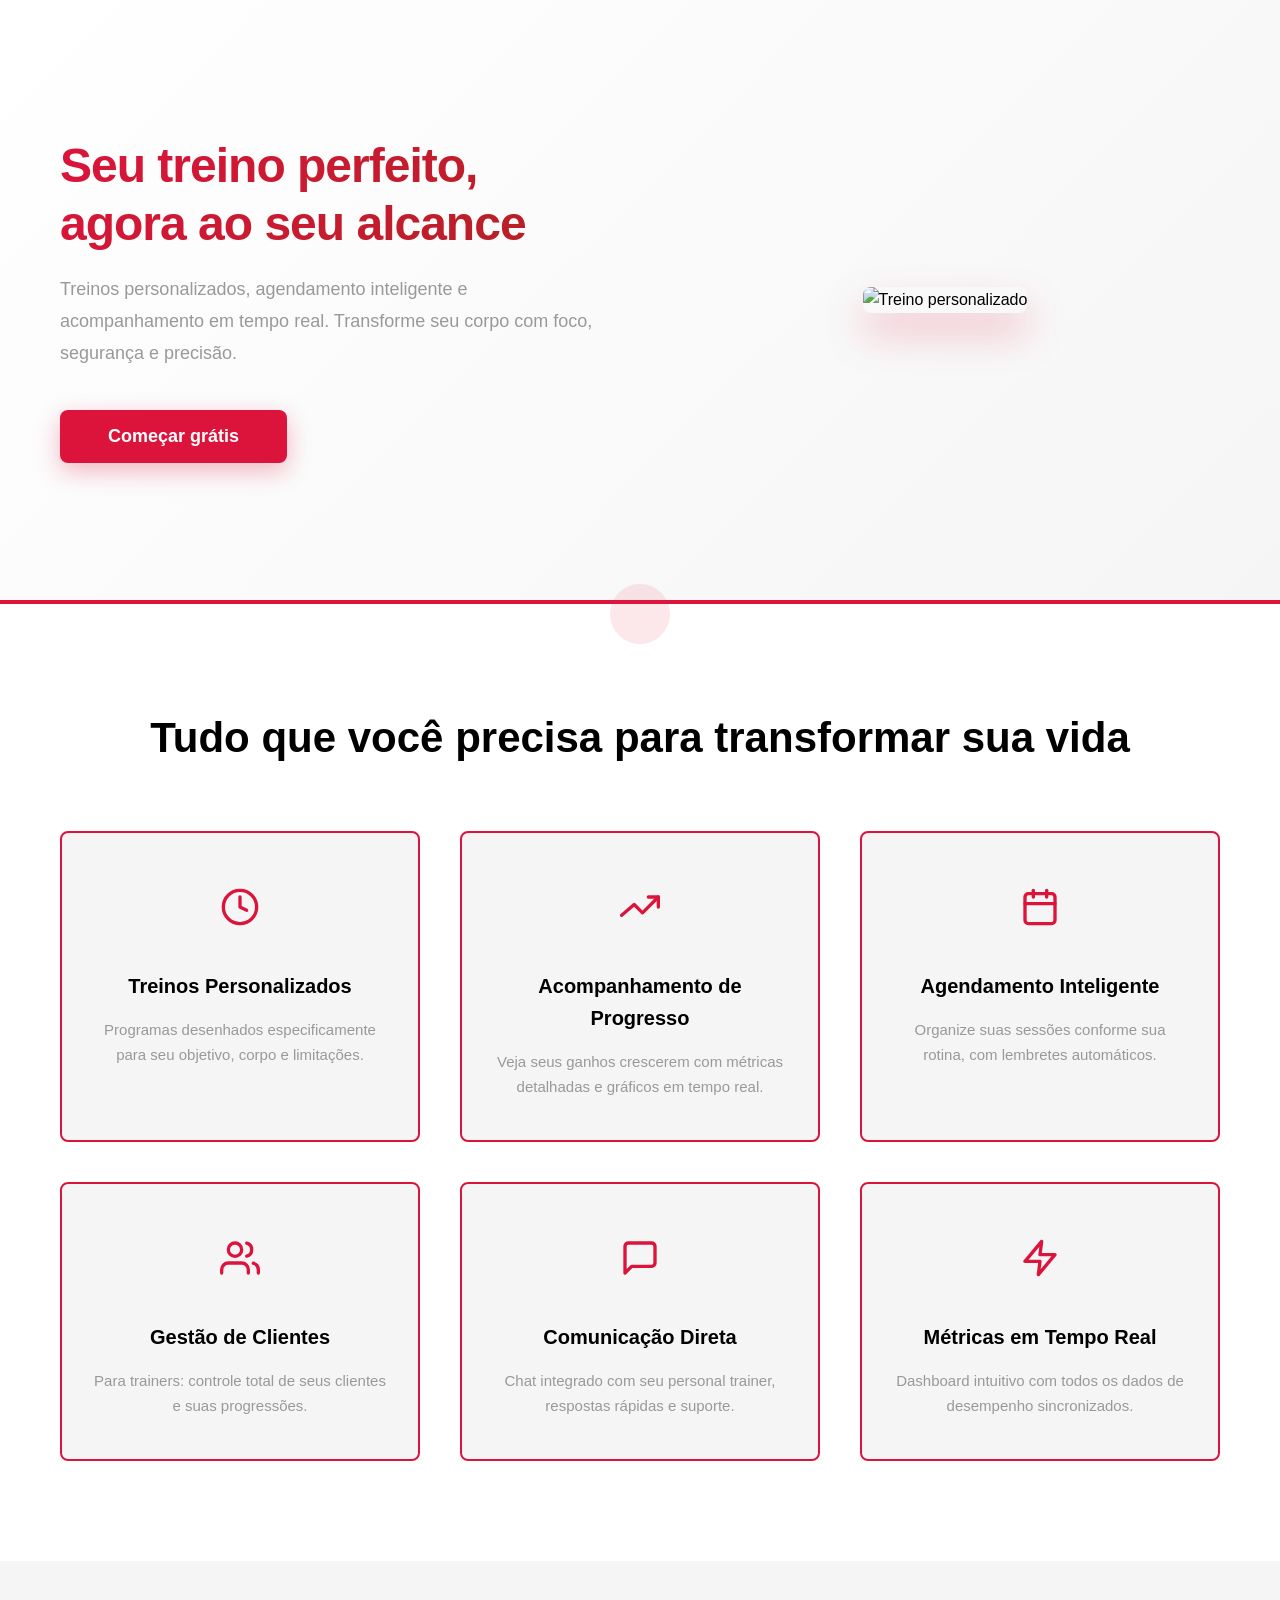
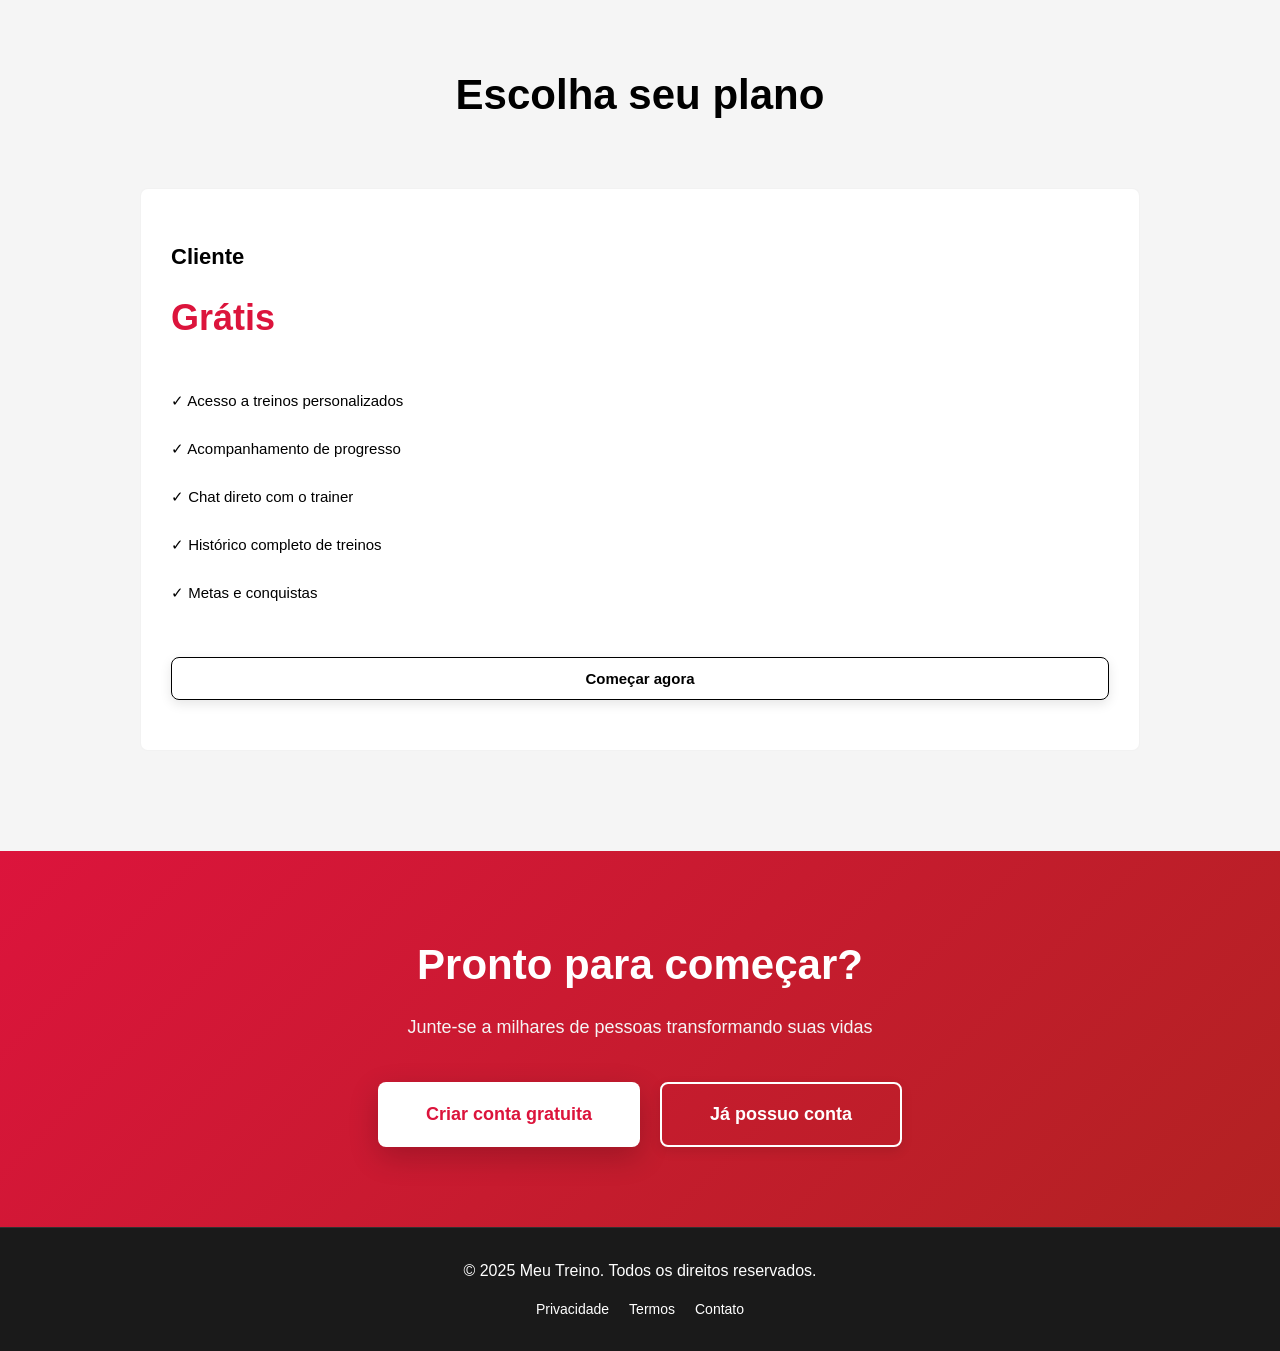
==== commit 70a19c5e: "Add files via upload" ====
--- a/Meu Treino/index.html
+++ b/Meu Treino/index.html
@@ -11,6 +11,7 @@
 
 <body>
     <!-- HEADER -->
+    <!--
     <header class="header">
         <div class="container header-content">
             <div class="logo">
@@ -28,6 +29,7 @@
             </div>
         </div>
     </header>
+    -->
 
     <!-- HERO SECTION -->
     <section id="inicio" class="hero">
@@ -51,32 +53,32 @@
             <h2 class="section-title">Tudo que você precisa para transformar sua vida</h2>
             <div class="recursos-grid">
                 <div class="recurso-card">
-                    <div class="recurso-icon">🎯</div>
+                    <div class="recurso-icon"><svg xmlns="http://www.w3.org/2000/svg" width="40" height="40" viewBox="0 0 24 24" fill="none" stroke="currentColor" stroke-width="2" stroke-linecap="round" stroke-linejoin="round"><circle cx="12" cy="12" r="10"></circle><polyline points="12 6 12 12 16 14"></polyline></svg></div>
                     <h3>Treinos Personalizados</h3>
                     <p>Programas desenhados especificamente para seu objetivo, corpo e limitações.</p>
                 </div>
                 <div class="recurso-card">
-                    <div class="recurso-icon">📊</div>
+                    <div class="recurso-icon"><svg xmlns="http://www.w3.org/2000/svg" width="40" height="40" viewBox="0 0 24 24" fill="none" stroke="currentColor" stroke-width="2" stroke-linecap="round" stroke-linejoin="round"><polyline points="23 6 13.5 15.5 8.5 10.5 1 17"></polyline><polyline points="17 6 23 6 23 12"></polyline></svg></div>
                     <h3>Acompanhamento de Progresso</h3>
                     <p>Veja seus ganhos crescerem com métricas detalhadas e gráficos em tempo real.</p>
                 </div>
                 <div class="recurso-card">
-                    <div class="recurso-icon">📅</div>
+                    <div class="recurso-icon"><svg xmlns="http://www.w3.org/2000/svg" width="40" height="40" viewBox="0 0 24 24" fill="none" stroke="currentColor" stroke-width="2" stroke-linecap="round" stroke-linejoin="round"><rect x="3" y="4" width="18" height="18" rx="2" ry="2"></rect><line x1="16" y1="2" x2="16" y2="6"></line><line x1="8" y1="2" x2="8" y2="6"></line><line x1="3" y1="10" x2="21" y2="10"></line></svg></div>
                     <h3>Agendamento Inteligente</h3>
                     <p>Organize suas sessões conforme sua rotina, com lembretes automáticos.</p>
                 </div>
                 <div class="recurso-card">
-                    <div class="recurso-icon">👥</div>
+                    <div class="recurso-icon"><svg xmlns="http://www.w3.org/2000/svg" width="40" height="40" viewBox="0 0 24 24" fill="none" stroke="currentColor" stroke-width="2" stroke-linecap="round" stroke-linejoin="round"><path d="M17 21v-2a4 4 0 0 0-4-4H5a4 4 0 0 0-4 4v2"></path><circle cx="9" cy="7" r="4"></circle><path d="M23 21v-2a4 4 0 0 0-3-3.87"></path><path d="M16 3.13a4 4 0 0 1 0 7.75"></path></svg></div>
                     <h3>Gestão de Clientes</h3>
                     <p>Para trainers: controle total de seus clientes e suas progressões.</p>
                 </div>
                 <div class="recurso-card">
-                    <div class="recurso-icon">💬</div>
+                    <div class="recurso-icon"><svg xmlns="http://www.w3.org/2000/svg" width="40" height="40" viewBox="0 0 24 24" fill="none" stroke="currentColor" stroke-width="2" stroke-linecap="round" stroke-linejoin="round"><path d="M21 15a2 2 0 0 1-2 2H7l-4 4V5a2 2 0 0 1 2-2h14a2 2 0 0 1 2 2z"></path></svg></div>
                     <h3>Comunicação Direta</h3>
                     <p>Chat integrado com seu personal trainer, respostas rápidas e suporte.</p>
                 </div>
                 <div class="recurso-card">
-                    <div class="recurso-icon">⚡</div>
+                    <div class="recurso-icon"><svg xmlns="http://www.w3.org/2000/svg" width="40" height="40" viewBox="0 0 24 24" fill="none" stroke="currentColor" stroke-width="2" stroke-linecap="round" stroke-linejoin="round"><path d="M13 2L3 14h9l-1 8 10-12h-9l1-8z"></path></svg></div>
                     <h3>Métricas em Tempo Real</h3>
                     <p>Dashboard intuitivo com todos os dados de desempenho sincronizados.</p>
                 </div>
@@ -90,6 +92,7 @@
             <h2 class="section-title">Escolha seu plano</h2>
             <div class="planos-grid">
                 <!-- Cliente -->
+                
                 <div class="plano-card">
                     <h3 class="plano-title">Cliente</h3>
                     <div class="plano-price">Grátis</div>
@@ -102,9 +105,10 @@
                     </ul>
                     <button class="btn-secondary">Começar agora</button>
                 </div>
+               
 
                 <!-- Personal Trainer -->
-                <div class="plano-card plano-featured">
+                <!-- <div class="plano-card plano-featured">
                     <div class="plano-badge">Mais Popular</div>
                     <h3 class="plano-title">Personal Trainer</h3>
                     <div class="plano-price">R$ 29<span>/mês</span></div>
@@ -116,9 +120,10 @@
                         <li>✓ Ferramentas de comunicação</li>
                     </ul>
                     <button class="btn-primary">Assinar agora</button>
-                </div>
+                </div> -->
 
                 <!-- Administrador -->
+                <!--
                 <div class="plano-card">
                     <h3 class="plano-title">Administrador</h3>
                     <div class="plano-price">Sob demanda</div>
@@ -131,6 +136,7 @@
                     </ul>
                     <button class="btn-secondary">Contatar vendas</button>
                 </div>
+                -->
             </div>
         </div>
     </section>
@@ -142,7 +148,7 @@
             <p>Junte-se a milhares de pessoas transformando suas vidas</p>
             <div class="cta-buttons">
                 <button class="btn-primary btn-large" onclick="showQuizModal()">Criar conta gratuita</button>
-                <button class="btn-secondary" onclick="showLoginModal()">Já possuo conta</button>
+                <a href="dashboard.html" class="btn-secondary">Já possuo conta</a>
             </div>
         </div>
     </section>
--- a/Meu Treino/css/style.css
+++ b/Meu Treino/css/style.css
@@ -306,6 +306,7 @@
 .recurso-icon {
     font-size: 48px;
     margin-bottom: 20px;
+    color: var(--primary);
 }
 
 .recurso-card h3 {
@@ -480,7 +481,7 @@
 
 .footer {
     background-color: var(--gray-dark);
-    color: var(--gray-light);
+    color: #FFFFFF;
     padding: 30px 0;
     text-align: center;
     border-top: 1px solid rgba(255, 255, 255, 0.1);
@@ -494,7 +495,7 @@
 }
 
 .footer-links a {
-    color: var(--gray-light);
+    color: #FFFFFF;
     text-decoration: none;
     transition: var(--transition);
     font-size: 14px;
--- a/Meu Treino/css/responsive.css
+++ b/Meu Treino/css/responsive.css
@@ -35,6 +35,19 @@
 
     .cta-buttons button {
         width: 100%;
+    }
+
+    .workouts-grid {
+        grid-template-columns: repeat(2, 1fr);
+        gap: 20px;
+    }
+
+    .workout-card-title {
+        font-size: 16px;
+    }
+
+    .workout-card-info {
+        font-size: 13px;
     }
 }
 
@@ -246,8 +259,8 @@
         font-size: 14px;
     }
 
-    .signup-step {
-        padding: 25px 20px;
+    .step-content {
+        padding: 20px;
     }
 
     .step-content h2 {
@@ -255,296 +268,407 @@
         margin-bottom: 20px;
     }
 
-    .progress-bar {
-        margin-bottom: 25px;
-    }
-
-    .step-content form {
-        gap: 15px;
-    }
-
-    .button-group {
+    .step-content p {
+        font-size: 13px;
+        margin-bottom: 15px;
+    }
+
+    .form-group {
+        margin-bottom: 15px;
+    }
+
+    .form-group label {
+        font-size: 13px;
+    }
+
+    .form-group input,
+    .form-group select,
+    .form-group textarea {
+        font-size: 14px;
+        padding: 10px;
+    }
+
+    .form-row {
+        flex-direction: column;
+        gap: 0;
+    }
+
+    .form-row > div {
+        width: 100%;
+    }
+
+    .checkbox-group,
+    .radio-group {
         flex-direction: column;
         gap: 10px;
     }
 
-    .button-group button {
+    .checkbox-item label,
+    .radio-item label {
+        font-size: 13px;
+    }
+
+    .modal-actions {
+        flex-direction: column-reverse;
+        gap: 10px;
+    }
+
+    .modal-actions button {
         width: 100%;
     }
 
+    .modal-actions .btn-secondary {
+        padding: 12px 16px;
+    }
+
+    /* Progress Bar Mobile */
+    .progress-bar-container {
+        margin-bottom: 20px;
+    }
+
+    .progress-text {
+        font-size: 12px;
+    }
+
+    .progress-bar {
+        height: 6px;
+    }
+
     /* Modal */
+    .modal {
+        padding: 10px;
+    }
+
     .modal-content {
-        margin: 30% auto;
-        width: 95%;
+        padding: 0;
+        border-radius: 12px;
+        max-width: 95vw;
+    }
+
+    /* Login Modal */
+    .login-container {
+        padding: 10px;
+    }
+
+    .login-wrapper {
+        padding: 0;
+    }
+
+    .login-box {
         padding: 30px 20px;
-    }
-
-    .modal-close {
-        right: 15px;
-        top: 15px;
+        border-radius: 12px;
+    }
+
+    .login-title {
         font-size: 24px;
     }
 
-    /* Input/Select Mobile */
-    .step-content input[type="text"],
-    .step-content input[type="email"],
-    .step-content input[type="password"],
-    .step-content input[type="number"],
-    .step-content select,
-    .step-content textarea {
-        padding: 14px 12px;
-        font-size: 16px;
-    }
-
-    .radio-option,
-    .checkbox-option {
-        gap: 8px;
-    }
-
-    .radio-option input[type="radio"],
-    .checkbox-option input[type="checkbox"] {
-        width: 20px;
-        height: 20px;
-    }
-
-    .radio-option span,
-    .checkbox-option span {
-        font-size: 14px;
-    }
-}
-
-/* ============================================
-   RESPONSIVIDADE - SMALL MOBILE (480px e abaixo)
-   ============================================ */
-
-@media (max-width: 480px) {
-    .container {
-        padding: 0 15px;
-    }
-
-    /* Header */
-    .header {
-        border-bottom: 1px solid var(--gray-light);
-    }
-
-    .header-content {
-        gap: 10px;
-    }
-
-    .logo-text {
-        font-size: 20px;
-    }
-
-    /* Hero */
-    .hero {
-        padding: 40px 0;
-    }
-
-    .hero-content {
-        gap: 30px;
-    }
-
-    .hero-title {
-        font-size: 24px;
-        line-height: 1.3;
-    }
-
-    .hero-subtitle {
-        font-size: 14px;
-        margin-bottom: 20px;
-        line-height: 1.6;
-    }
-
-    /* Buttons */
-    .btn-primary,
-    .btn-secondary {
-        padding: 10px 20px;
-        font-size: 14px;
-    }
-
-    .btn-large {
+    .login-subtitle {
+        font-size: 14px;
+    }
+
+    .login-form {
+        gap: 12px;
+    }
+
+    .form-group {
+        margin-bottom: 12px;
+    }
+
+    .form-group label {
+        font-size: 13px;
+    }
+
+    .form-group input {
+        padding: 10px 12px;
+        font-size: 14px;
+    }
+
+    .form-group input::placeholder {
+        font-size: 13px;
+    }
+
+    .btn-login {
         padding: 12px 20px;
         font-size: 14px;
     }
 
-    /* Seções */
-    .recursos {
-        padding: 40px 0;
-    }
-
-    .planos {
-        padding: 40px 0;
-    }
-
-    .section-title {
-        font-size: 22px;
-        margin-bottom: 30px;
-        line-height: 1.3;
-    }
-
-    .recurso-card {
-        padding: 20px 15px;
-    }
-
-    .recurso-icon {
-        font-size: 32px;
-    }
-
-    .recurso-card h3 {
-        font-size: 16px;
-        margin-bottom: 10px;
-    }
-
-    .recurso-card p {
-        font-size: 13px;
-    }
-
-    .plano-card {
-        padding: 20px 15px;
-    }
-
-    .plano-title {
-        font-size: 18px;
-    }
-
-    .plano-price {
-        font-size: 24px;
-    }
-
-    .plano-features li {
-        font-size: 13px;
-        padding: 8px 0;
-    }
-
-    /* CTA Final */
-    .cta-final {
-        padding: 40px 0;
-    }
-
-    .cta-final h2 {
-        font-size: 22px;
-        line-height: 1.3;
-    }
-
-    .cta-final p {
-        font-size: 14px;
-        margin-bottom: 30px;
-    }
-
-    /* Signup */
-    .signup-header {
-        padding: 20px 15px;
-    }
-
-    .signup-header h1 {
-        font-size: 20px;
-        margin-bottom: 8px;
-    }
-
-    .signup-header p {
+    .forgot-password {
         font-size: 12px;
-    }
-
-    .signup-step {
-        padding: 20px 15px;
-    }
-
-    .step-content h2 {
-        font-size: 18px;
-        margin-bottom: 15px;
-    }
-
-    .step-content input,
-    .step-content select,
-    .step-content textarea {
-        padding: 12px 10px;
-        font-size: 16px;
-    }
-
-    .step-content form {
-        gap: 12px;
-    }
-
-    .button-group {
-        gap: 8px;
-    }
-
-    /* Modal */
-    .modal-content {
-        margin: 40% auto;
-        width: 95%;
-        padding: 25px 15px;
-    }
-
-    .modal h2 {
-        font-size: 20px;
-        margin-bottom: 20px;
     }
 
     /* Footer */
     .footer {
-        padding: 20px 0;
+        padding: 40px 0;
+    }
+
+    .footer-content {
+        grid-template-columns: 1fr;
+        gap: 30px;
+    }
+
+    .footer-section h4 {
+        font-size: 16px;
+    }
+
+    .footer-section ul li a {
+        font-size: 14px;
+    }
+
+    .footer-bottom {
+        flex-direction: column;
+        gap: 20px;
+        text-align: center;
+    }
+
+    .footer-bottom p {
         font-size: 12px;
     }
 
-    .footer-links {
+    /* Dashboard mobile */
+    .dashboard-header {
+        padding: 12px 15px;
+    }
+
+    .dashboard-info {
+        flex-direction: row;
+        gap: 15px;
+        font-size: 12px;
+    }
+
+    .info-label {
+        font-size: 10px;
+    }
+
+    .info-value {
+        font-size: 14px;
+    }
+
+    .dashboard-content {
+        padding: 12px;
+    }
+
+    .section-header h2 {
+        font-size: 18px;
+        margin-bottom: 20px;
+    }
+
+    .info-grid {
+        grid-template-columns: 1fr;
+        gap: 12px;
+        width: 100%;
+        max-width: 100%;
+    }
+
+    .info-card {
+        padding: 10px;
+    }
+
+    .info-card .info-label {
+        font-size: 11px;
+    }
+
+    .info-value-large {
+        font-size: 14px;
+    }
+
+    .days-grid {
+        grid-template-columns: repeat(auto-fill, minmax(45px, 1fr));
+        gap: 8px;
+    }
+
+    .day-card {
+        font-size: 12px;
+        border-radius: 4px;
+    }
+
+    .menu-item {
+        padding: 12px 12px;
+        font-size: 14px;
         gap: 10px;
     }
 
-    .footer-links a {
-        font-size: 12px;
-    }
-
-    /* Success Message */
-    .success-content h2 {
-        font-size: 24px;
-    }
-
-    .success-content p {
-        font-size: 14px;
-    }
-
-    label {
-        font-size: 14px;
-        margin-bottom: 8px;
+    .menu-icon {
+        font-size: 16px;
+    }
+
+    .sidebar-user {
+        margin-bottom: 30px;
+    }
+
+    .user-avatar {
+        width: 60px;
+        height: 60px;
+    }
+
+    .user-name {
+        font-size: 14px;
+    }
+
+    .login-box {
+        padding: 40px 25px;
+    }
+
+    .login-title {
+        font-size: 28px;
+    }
+
+    .login-subtitle {
+        font-size: 14px;
+    }
+
+    .workouts-grid {
+        grid-template-columns: repeat(2, 1fr);
+        gap: 20px;
+    }
+
+    .workout-card-title {
+        font-size: 16px;
+    }
+
+    .workout-card-info {
+        font-size: 13px;
     }
 }
 
 /* ============================================
-   ORIENTAÇÃO LANDSCAPE (Modo paisagem)
-   ============================================ */
-
-@media (max-height: 600px) and (orientation: landscape) {
-    .hero {
-        padding: 30px 0;
-        min-height: auto;
-    }
-
-    .hero-title {
-        font-size: 28px;
-    }
-
-    .hero-subtitle {
-        font-size: 14px;
-        margin-bottom: 20px;
-    }
-
-    .cta-final {
-        padding: 30px 0;
-    }
-
-    .signup-page {
-        padding: 15px;
-    }
-
-    .modal-content {
-        margin: 5% auto;
-    }
+RESPONSIVIDADE - DASHBOARD (Mobile pequeno 480px e abaixo)
+============================================ */
+
+@media (max-width: 480px) {
+.dashboard-header {
+    padding: 12px 15px;
+}
+
+.dashboard-info {
+    flex-direction: row;
+    gap: 15px;
+    font-size: 12px;
+}
+
+.info-label {
+    font-size: 10px;
+}
+
+.info-value {
+    font-size: 14px;
+}
+
+.dashboard-content {
+    padding: 12px;
+}
+
+.section-header h2 {
+    font-size: 18px;
+    margin-bottom: 20px;
+}
+
+.info-grid {
+    grid-template-columns: 1fr;
+    gap: 12px;
+    width: 100%;
+    max-width: 100%;
+}
+
+.info-card {
+    padding: 10px;
+}
+
+.info-card .info-label {
+    font-size: 11px;
+}
+
+.info-value-large {
+    font-size: 14px;
+}
+
+.days-grid {
+    grid-template-columns: repeat(auto-fill, minmax(40px, 1fr));
+    gap: 6px;
+}
+
+.day-card {
+    font-size: 11px;
+}
+
+.btn-primary,
+.btn-secondary {
+    padding: 10px 16px;
+    font-size: 13px;
+}
+
+.btn-large {
+    padding: 12px 20px;
+}
+
+.login-box {
+    padding: 30px 20px;
+}
+
+.login-title {
+    font-size: 24px;
+}
+
+.login-subtitle {
+    font-size: 12px;
+}
+
+.form-group input {
+    padding: 10px 12px;
+    font-size: 16px;
+}
+
+.sidebar-title {
+    font-size: 18px;
+}
+
+.sidebar-header {
+    margin-bottom: 25px;
+}
+
+.sidebar-user {
+    margin-bottom: 20px;
+}
+
+.menu-item {
+    padding: 10px;
+    font-size: 12px;
+    gap: 8px;
+}
+
+.progress-section h3 {
+    font-size: 16px;
+}
+
+.workouts-grid {
+    grid-template-columns: 1fr;
+    gap: 15px;
+}
+
+.workout-card {
+    margin: 0;
+}
+
+.workout-card-title {
+    font-size: 15px;
+}
+
+.workout-card-info {
+    font-size: 12px;
+}
+
+.workout-card-image {
+    aspect-ratio: 16 / 10;
+}
+
+.workout-card-content {
+    padding: 16px;
+}
 }
 
 /* ============================================
-   DARK MODE (Opcional para o futuro)
-   ============================================ */
+DARK MODE (Opcional para o futuro)
+============================================ */
 
 @media (prefers-color-scheme: dark) {
     :root {
@@ -604,4 +728,4 @@
         color: var(--gray-dark);
         border-color: var(--gray-light);
     }
-}+}
